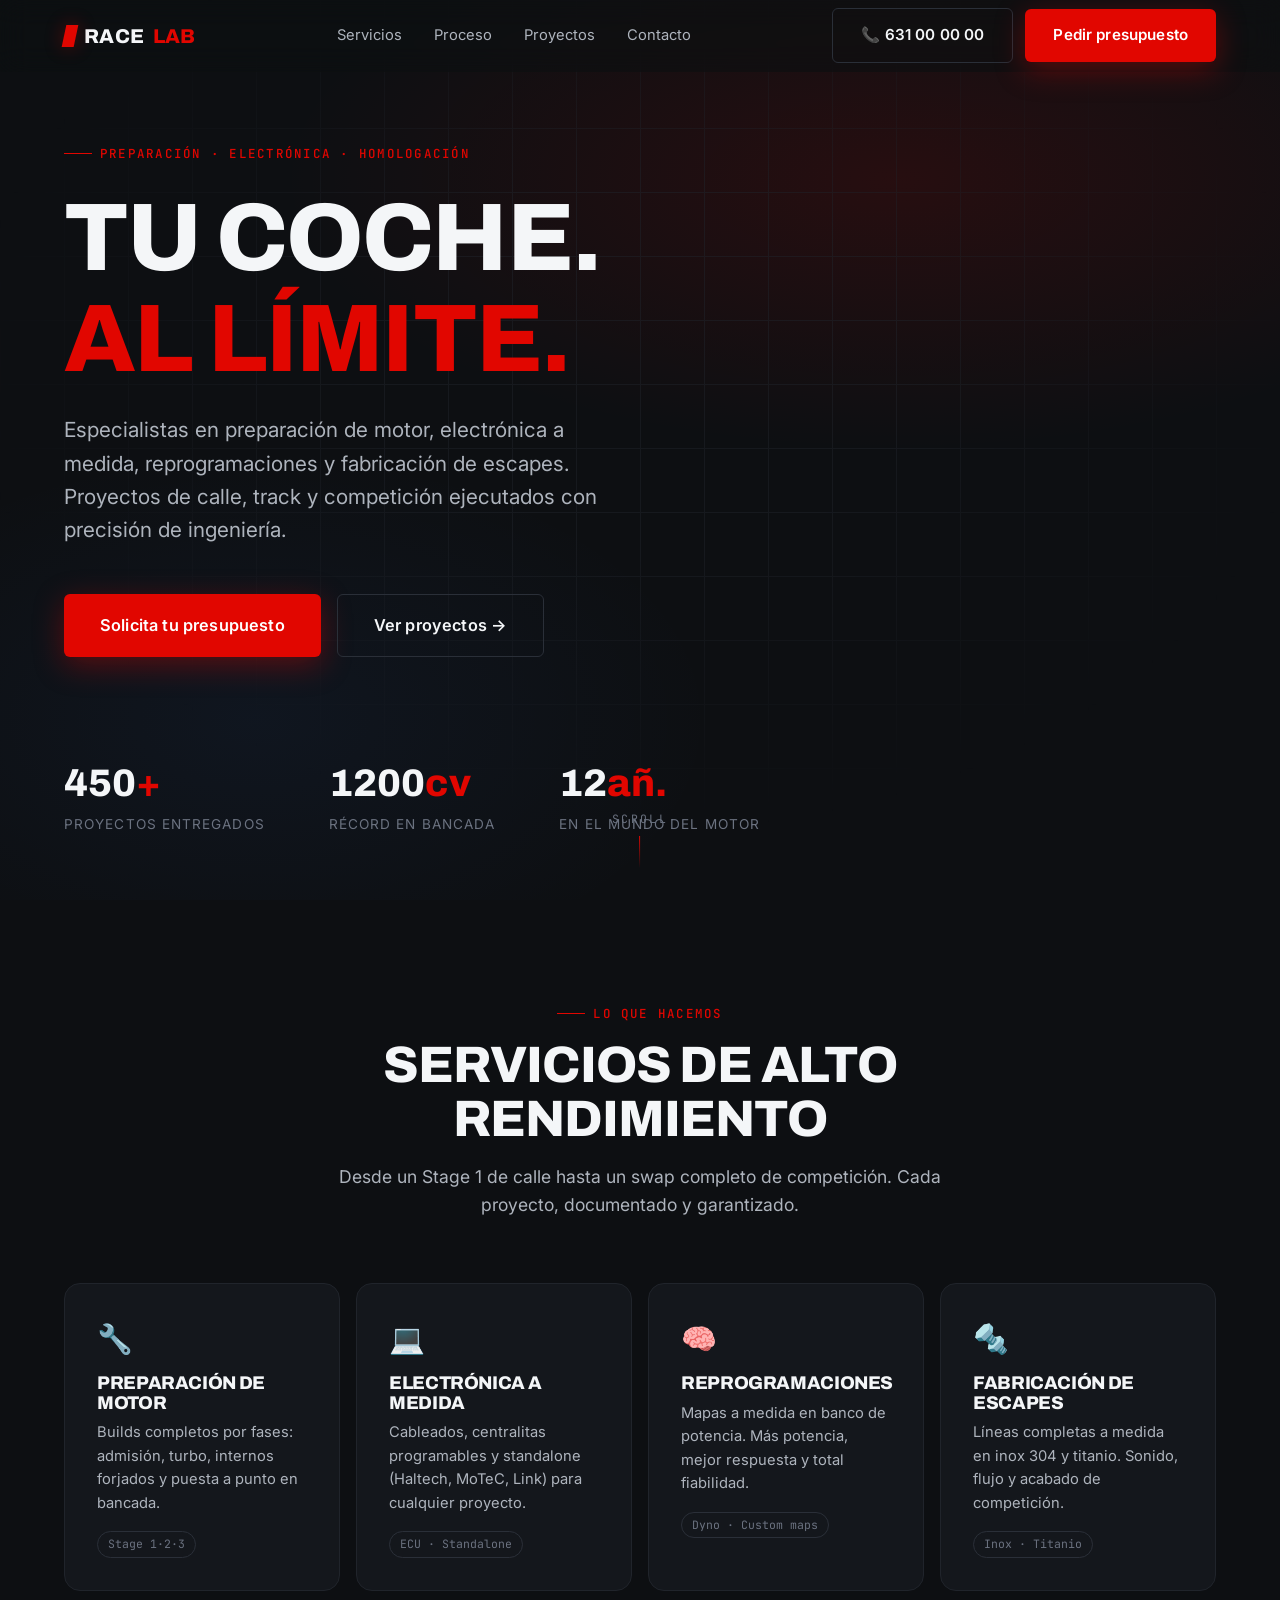
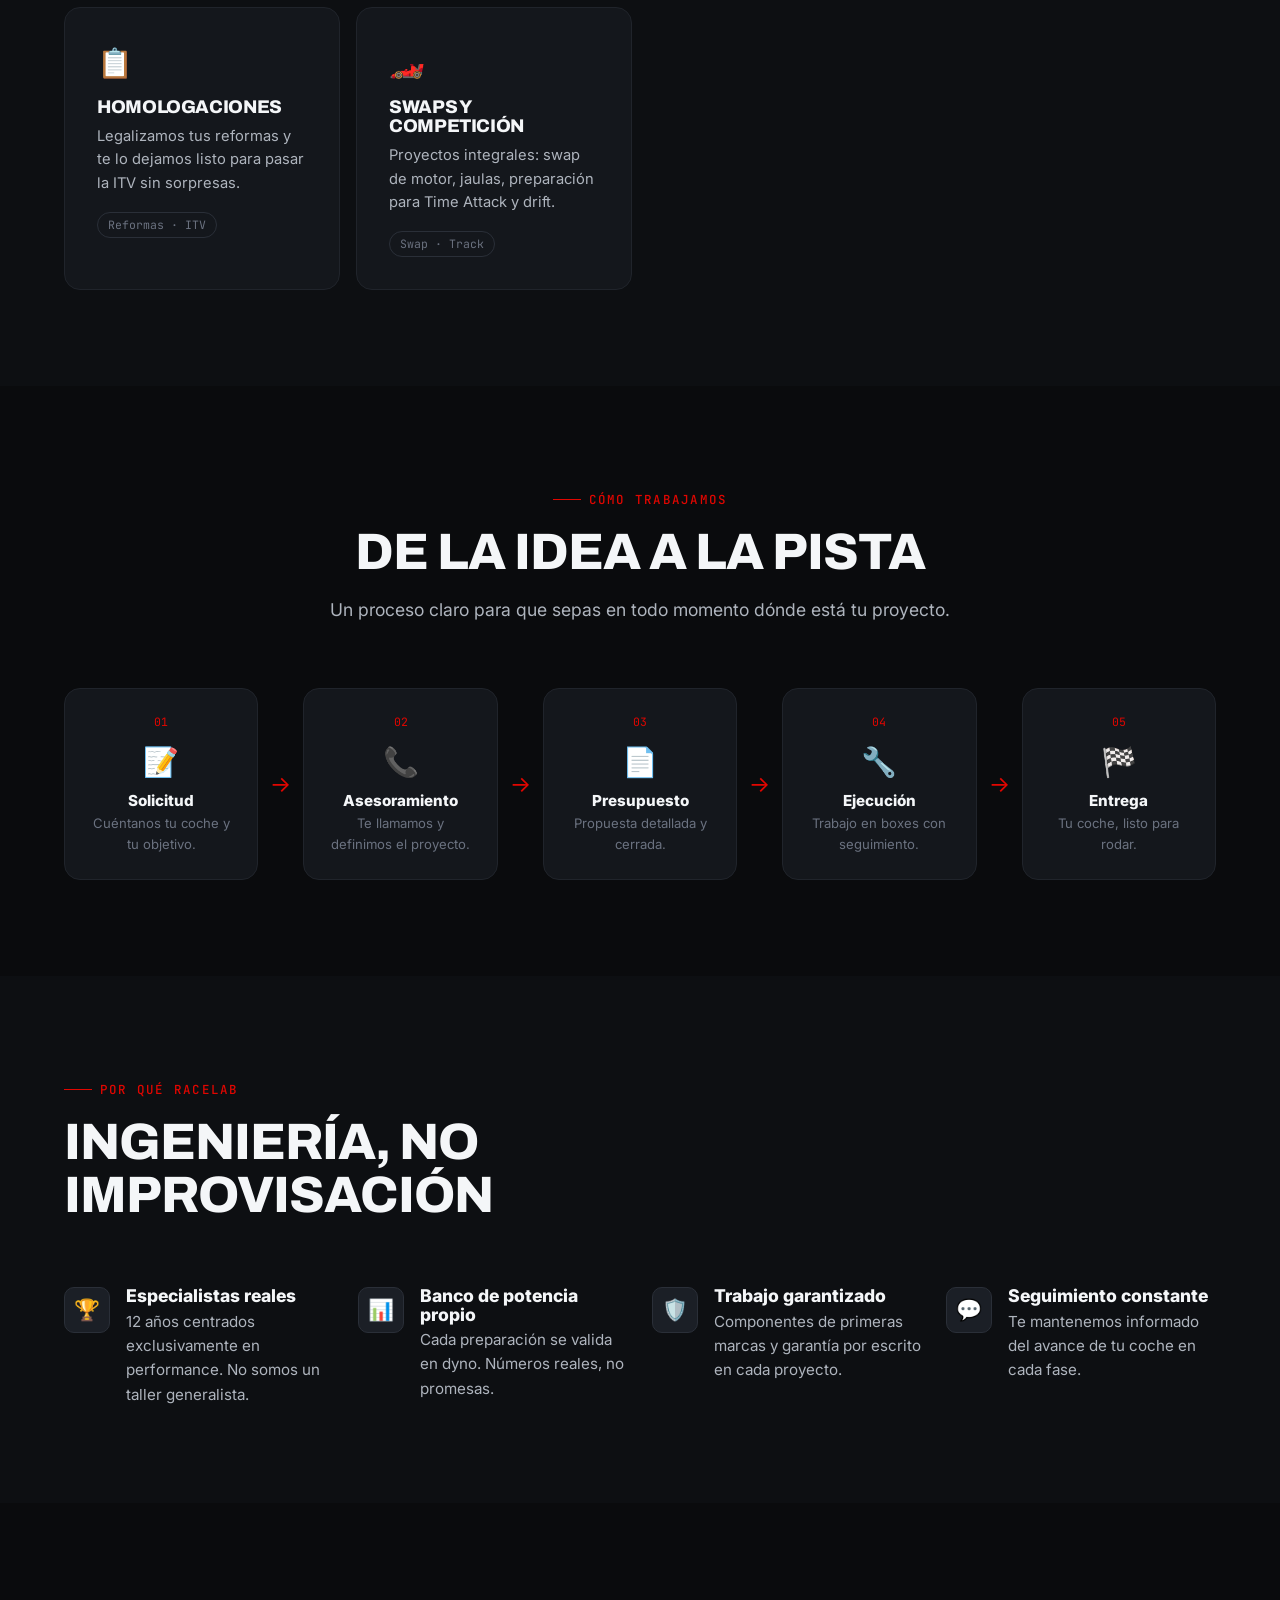
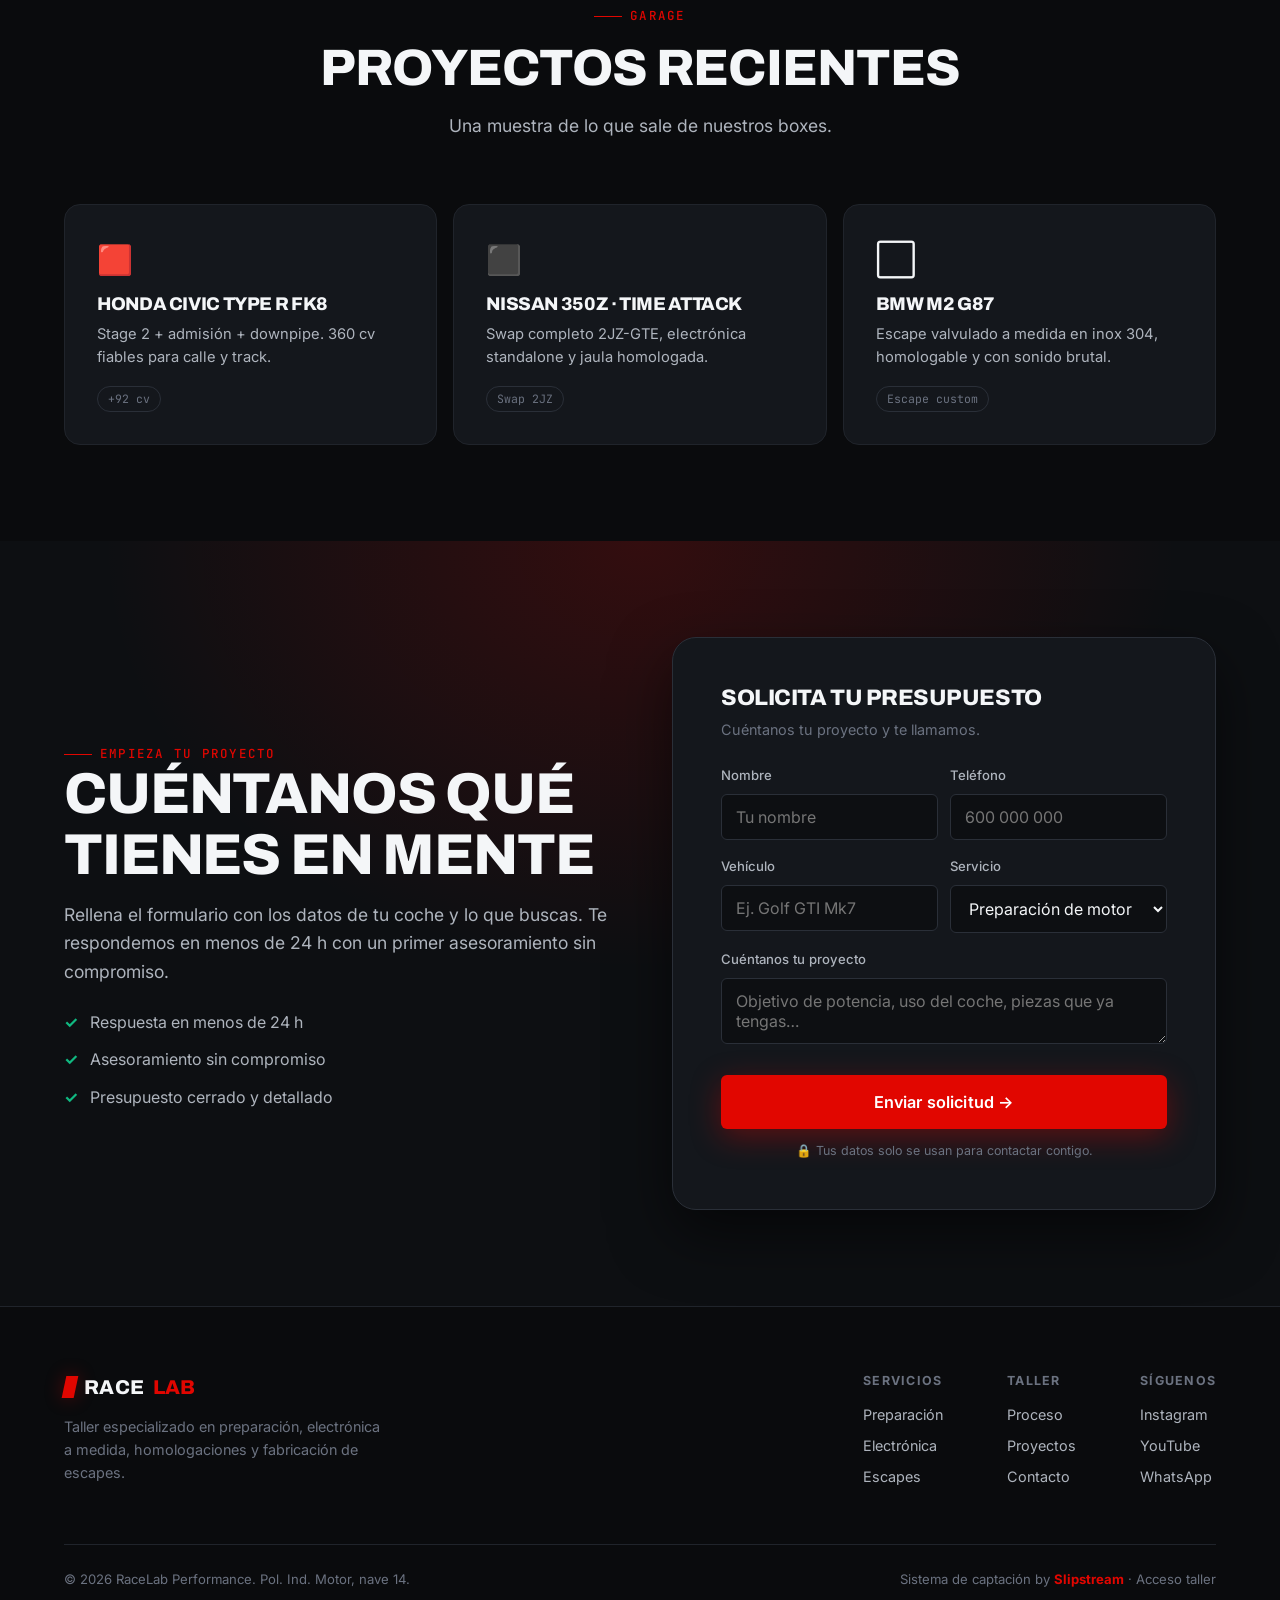
==== index.html @ 2f5756bd "Demo Slipstream: landing de taller + CRM marca blanca Co-Authored-By: Claude Opus 4.8 <noreply@anthr" ====
<!DOCTYPE html>
<html lang="es">
<head>
  <meta charset="UTF-8" />
  <meta name="viewport" content="width=device-width, initial-scale=1.0" />
  <title>RaceLab Performance · Preparación, electrónica y homologación</title>
  <meta name="description" content="Taller especializado en preparación de motor, electrónica a medida, homologaciones y fabricación de escapes. Lleva tu coche al siguiente nivel." />
  <link rel="stylesheet" href="assets/css/tokens.css" />
  <link rel="stylesheet" href="assets/css/base.css" />
  <link rel="stylesheet" href="assets/css/landing.css" />
</head>
<body>

  <!-- ===== NAV ===== -->
  <header class="nav" id="nav">
    <div class="container">
      <a href="#" class="brand"><span class="mark"></span>RACE<span>LAB</span></a>
      <nav class="nav-links">
        <a href="#servicios">Servicios</a>
        <a href="#proceso">Proceso</a>
        <a href="#proyectos">Proyectos</a>
        <a href="#contacto">Contacto</a>
      </nav>
      <div class="nav-cta">
        <a href="tel:+34600000000" class="btn btn-ghost">📞 631 00 00 00</a>
        <a href="#contacto" class="btn btn-primary">Pedir presupuesto</a>
        <button class="nav-toggle" aria-label="Menú">☰</button>
      </div>
    </div>
  </header>

  <!-- ===== HERO ===== -->
  <section class="hero">
    <div class="hero-bg"></div>
    <div class="hero-grid"></div>
    <div class="container">
      <div class="hero-inner">
        <span class="eyebrow reveal">Preparación · Electrónica · Homologación</span>
        <h1 class="reveal">Tu coche.<br /><span class="accent">Al límite.</span></h1>
        <p class="hero-sub reveal">Especialistas en preparación de motor, electrónica a medida, reprogramaciones y fabricación de escapes. Proyectos de calle, track y competición ejecutados con precisión de ingeniería.</p>
        <div class="hero-actions reveal">
          <a href="#contacto" class="btn btn-primary btn-lg">Solicita tu presupuesto</a>
          <a href="#proyectos" class="btn btn-ghost btn-lg">Ver proyectos →</a>
        </div>
        <div class="hero-stats reveal">
          <div class="stat"><div class="num" data-count="450">0<span>+</span></div><div class="lbl">proyectos entregados</div></div>
          <div class="stat"><div class="num" data-count="1200">0<span>cv</span></div><div class="lbl">récord en bancada</div></div>
          <div class="stat"><div class="num" data-count="12">0<span>añ.</span></div><div class="lbl">en el mundo del motor</div></div>
        </div>
      </div>
    </div>
    <div class="scroll-hint">Scroll</div>
  </section>

  <!-- ===== SERVICIOS ===== -->
  <section class="section" id="servicios">
    <div class="container">
      <div class="sec-head center reveal">
        <span class="eyebrow">Lo que hacemos</span>
        <h2>Servicios de alto rendimiento</h2>
        <p>Desde un Stage 1 de calle hasta un swap completo de competición. Cada proyecto, documentado y garantizado.</p>
      </div>
      <div class="cases-grid">
        <div class="case reveal"><div class="ic">🔧</div><h3>Preparación de motor</h3><p>Builds completos por fases: admisión, turbo, internos forjados y puesta a punto en bancada.</p><span class="tag">Stage 1·2·3</span></div>
        <div class="case reveal"><div class="ic">💻</div><h3>Electrónica a medida</h3><p>Cableados, centralitas programables y standalone (Haltech, MoTeC, Link) para cualquier proyecto.</p><span class="tag">ECU · Standalone</span></div>
        <div class="case reveal"><div class="ic">🧠</div><h3>Reprogramaciones</h3><p>Mapas a medida en banco de potencia. Más potencia, mejor respuesta y total fiabilidad.</p><span class="tag">Dyno · Custom maps</span></div>
        <div class="case reveal"><div class="ic">🔩</div><h3>Fabricación de escapes</h3><p>Líneas completas a medida en inox 304 y titanio. Sonido, flujo y acabado de competición.</p><span class="tag">Inox · Titanio</span></div>
        <div class="case reveal"><div class="ic">📋</div><h3>Homologaciones</h3><p>Legalizamos tus reformas y te lo dejamos listo para pasar la ITV sin sorpresas.</p><span class="tag">Reformas · ITV</span></div>
        <div class="case reveal"><div class="ic">🏎️</div><h3>Swaps y competición</h3><p>Proyectos integrales: swap de motor, jaulas, preparación para Time Attack y drift.</p><span class="tag">Swap · Track</span></div>
      </div>
    </div>
  </section>

  <!-- ===== PROCESO ===== -->
  <section class="section problem" id="proceso">
    <div class="container">
      <div class="sec-head center reveal">
        <span class="eyebrow">Cómo trabajamos</span>
        <h2>De la idea a la pista</h2>
        <p>Un proceso claro para que sepas en todo momento dónde está tu proyecto.</p>
      </div>
      <div class="flow">
        <div class="flow-step reveal"><div class="n">01</div><div class="ic">📝</div><h4>Solicitud</h4><p>Cuéntanos tu coche y tu objetivo.</p></div>
        <div class="flow-arrow">→</div>
        <div class="flow-step reveal"><div class="n">02</div><div class="ic">📞</div><h4>Asesoramiento</h4><p>Te llamamos y definimos el proyecto.</p></div>
        <div class="flow-arrow">→</div>
        <div class="flow-step reveal"><div class="n">03</div><div class="ic">📄</div><h4>Presupuesto</h4><p>Propuesta detallada y cerrada.</p></div>
        <div class="flow-arrow">→</div>
        <div class="flow-step reveal"><div class="n">04</div><div class="ic">🔧</div><h4>Ejecución</h4><p>Trabajo en boxes con seguimiento.</p></div>
        <div class="flow-arrow">→</div>
        <div class="flow-step reveal"><div class="n">05</div><div class="ic">🏁</div><h4>Entrega</h4><p>Tu coche, listo para rodar.</p></div>
      </div>
    </div>
  </section>

  <!-- ===== POR QUÉ NOSOTROS ===== -->
  <section class="section">
    <div class="container">
      <div class="sec-head reveal">
        <span class="eyebrow">Por qué RaceLab</span>
        <h2>Ingeniería, no improvisación</h2>
      </div>
      <div class="benefits-grid">
        <div class="benefit reveal"><div class="ic">🏆</div><div><h3>Especialistas reales</h3><p>12 años centrados exclusivamente en performance. No somos un taller generalista.</p></div></div>
        <div class="benefit reveal"><div class="ic">📊</div><div><h3>Banco de potencia propio</h3><p>Cada preparación se valida en dyno. Números reales, no promesas.</p></div></div>
        <div class="benefit reveal"><div class="ic">🛡️</div><div><h3>Trabajo garantizado</h3><p>Componentes de primeras marcas y garantía por escrito en cada proyecto.</p></div></div>
        <div class="benefit reveal"><div class="ic">💬</div><div><h3>Seguimiento constante</h3><p>Te mantenemos informado del avance de tu coche en cada fase.</p></div></div>
      </div>
    </div>
  </section>

  <!-- ===== PROYECTOS ===== -->
  <section class="section demo" id="proyectos">
    <div class="container">
      <div class="sec-head center reveal">
        <span class="eyebrow">Garage</span>
        <h2>Proyectos recientes</h2>
        <p>Una muestra de lo que sale de nuestros boxes.</p>
      </div>
      <div class="cases-grid">
        <div class="case reveal"><div class="ic">🟥</div><h3>Honda Civic Type R FK8</h3><p>Stage 2 + admisión + downpipe. 360 cv fiables para calle y track.</p><span class="tag">+92 cv</span></div>
        <div class="case reveal"><div class="ic">⬛</div><h3>Nissan 350Z · Time Attack</h3><p>Swap completo 2JZ-GTE, electrónica standalone y jaula homologada.</p><span class="tag">Swap 2JZ</span></div>
        <div class="case reveal"><div class="ic">⬜</div><h3>BMW M2 G87</h3><p>Escape valvulado a medida en inox 304, homologable y con sonido brutal.</p><span class="tag">Escape custom</span></div>
      </div>
    </div>
  </section>

  <!-- ===== CTA FINAL / FORM ===== -->
  <section class="section cta-final" id="contacto">
    <div class="cta-final-bg"></div>
    <div class="container">
      <div class="cta-grid">
        <div class="cta-copy reveal">
          <span class="eyebrow">Empieza tu proyecto</span>
          <h2>Cuéntanos qué tienes en mente</h2>
          <p>Rellena el formulario con los datos de tu coche y lo que buscas. Te respondemos en menos de 24 h con un primer asesoramiento sin compromiso.</p>
          <ul class="cta-list">
            <li><span class="chk">✓</span> Respuesta en menos de 24 h</li>
            <li><span class="chk">✓</span> Asesoramiento sin compromiso</li>
            <li><span class="chk">✓</span> Presupuesto cerrado y detallado</li>
          </ul>
        </div>
        <div class="form-card reveal">
          <h3>Solicita tu presupuesto</h3>
          <p class="sub">Cuéntanos tu proyecto y te llamamos.</p>
          <form id="lead-form">
            <div class="field-row">
              <div class="field"><label>Nombre</label><input type="text" name="name" placeholder="Tu nombre" required /></div>
              <div class="field"><label>Teléfono</label><input type="tel" name="phone" placeholder="600 000 000" required /></div>
            </div>
            <div class="field-row">
              <div class="field"><label>Vehículo</label><input type="text" name="vehicle" placeholder="Ej. Golf GTI Mk7" required /></div>
              <div class="field"><label>Servicio</label>
                <select name="service">
                  <option>Preparación de motor</option>
                  <option>Electrónica a medida</option>
                  <option>Reprogramación</option>
                  <option>Fabricación de escape</option>
                  <option>Homologación</option>
                  <option>Swap / Competición</option>
                </select>
              </div>
            </div>
            <div class="field"><label>Cuéntanos tu proyecto</label><textarea name="message" rows="2" placeholder="Objetivo de potencia, uso del coche, piezas que ya tengas…"></textarea></div>
            <button type="submit" class="btn btn-primary btn-lg">Enviar solicitud →</button>
            <p class="form-note">🔒 Tus datos solo se usan para contactar contigo.</p>
          </form>
        </div>
      </div>
    </div>
  </section>

  <!-- ===== FOOTER ===== -->
  <footer class="footer">
    <div class="container">
      <div class="footer-grid">
        <div>
          <a href="#" class="brand"><span class="mark"></span>RACE<span>LAB</span></a>
          <p>Taller especializado en preparación, electrónica a medida, homologaciones y fabricación de escapes.</p>
        </div>
        <div class="footer-cols">
          <div class="footer-col"><h5>Servicios</h5><a href="#servicios">Preparación</a><a href="#servicios">Electrónica</a><a href="#servicios">Escapes</a></div>
          <div class="footer-col"><h5>Taller</h5><a href="#proceso">Proceso</a><a href="#proyectos">Proyectos</a><a href="#contacto">Contacto</a></div>
          <div class="footer-col"><h5>Síguenos</h5><a href="#">Instagram</a><a href="#">YouTube</a><a href="#">WhatsApp</a></div>
        </div>
      </div>
      <div class="footer-bot">
        <span>© 2026 RaceLab Performance. Pol. Ind. Motor, nave 14.</span>
        <span>Sistema de captación by <strong style="color:var(--c-red)">Slipstream</strong> · <a href="app.html" style="color:var(--c-text-dim)">Acceso taller</a></span>
      </div>
    </div>
  </footer>

  <!-- ===== CONFIRMACIÓN (cliente) ===== -->
  <div class="auto-overlay" id="auto-overlay">
    <div class="auto-card">
      <h3>¡Solicitud enviada! ✅</h3>
      <p>Gracias por confiar en RaceLab. Hemos recibido los datos de tu proyecto y te contactaremos en menos de 24 horas.</p>
      <div class="auto-steps">
        <div class="auto-step" data-step="0"><div class="si">📝</div><div><div class="st">Solicitud recibida</div><div class="sd">Tus datos están a salvo</div></div><span class="check">✓</span></div>
        <div class="auto-step" data-step="1"><div class="si">🗂️</div><div><div class="st">Registrada en el taller</div><div class="sd">Ya estás en nuestra cola de proyectos</div></div><span class="check">✓</span></div>
        <div class="auto-step" data-step="2"><div class="si">📞</div><div><div class="st">Te llamaremos pronto</div><div class="sd">Asesoramiento sin compromiso</div></div><span class="check">✓</span></div>
      </div>
      <div class="auto-actions">
        <button class="btn btn-primary" id="auto-close">Perfecto</button>
      </div>
    </div>
  </div>

  <div class="toast-wrap" id="toast-wrap"></div>

  <script src="assets/js/data.js"></script>
  <script src="assets/js/landing.js"></script>
</body>
</html>
---- assets/css/tokens.css ----
/* ============================================
   SLIPSTREAM · Design Tokens
   Sistema de diseño motorsport premium
   ============================================ */

:root {
  /* --- Color · base oscura --- */
  --c-black:        #0a0b0d;
  --c-bg:           #0d0f12;
  --c-surface:      #14171c;
  --c-surface-2:    #1b1f26;
  --c-surface-3:    #232830;
  --c-border:       #2a2f38;
  --c-border-soft:  #20242b;

  /* --- Color · texto --- */
  --c-text:         #f4f6f8;
  --c-text-soft:    #aeb4bd;
  --c-text-dim:     #6b7280;

  /* --- Color · acento motorsport --- */
  --c-red:          #e10600;
  --c-red-bright:   #ff1e15;
  --c-red-dark:     #b00500;
  --c-red-glow:     rgba(225, 6, 0, 0.35);

  /* --- Color · estados CRM --- */
  --c-new:          #3b82f6;
  --c-contacted:    #8b5cf6;
  --c-quote:        #f59e0b;
  --c-pending:      #eab308;
  --c-confirmed:    #10b981;
  --c-done:         #64748b;

  /* --- Tipografía --- */
  --font-display: "Archivo", "Arial Narrow", system-ui, sans-serif;
  --font-body:    "Inter", system-ui, -apple-system, sans-serif;
  --font-mono:    "JetBrains Mono", "SF Mono", monospace;

  --fw-regular: 400;
  --fw-medium:  500;
  --fw-semibold:600;
  --fw-bold:    700;
  --fw-black:   800;

  /* --- Espaciado --- */
  --sp-1: 4px;
  --sp-2: 8px;
  --sp-3: 12px;
  --sp-4: 16px;
  --sp-5: 24px;
  --sp-6: 32px;
  --sp-7: 48px;
  --sp-8: 64px;
  --sp-9: 96px;
  --sp-10:128px;

  /* --- Radios --- */
  --r-sm: 6px;
  --r-md: 10px;
  --r-lg: 16px;
  --r-xl: 24px;
  --r-full: 999px;

  /* --- Sombras --- */
  --sh-sm: 0 1px 2px rgba(0,0,0,0.4);
  --sh-md: 0 8px 24px rgba(0,0,0,0.45);
  --sh-lg: 0 24px 60px rgba(0,0,0,0.55);
  --sh-red: 0 8px 30px var(--c-red-glow);

  /* --- Layout --- */
  --maxw: 1200px;
  --nav-h: 72px;

  /* --- Transiciones --- */
  --t-fast: 140ms cubic-bezier(0.4, 0, 0.2, 1);
  --t-med:  240ms cubic-bezier(0.4, 0, 0.2, 1);
  --t-slow: 420ms cubic-bezier(0.16, 1, 0.3, 1);
}
---- assets/css/base.css ----
/* ============================================
   SLIPSTREAM · Base / Reset
   ============================================ */

@import url('https://fonts.googleapis.com/css2?family=Archivo:wght@500;600;700;800&family=Inter:wght@400;500;600;700&family=JetBrains+Mono:wght@400;500&display=swap');

*, *::before, *::after { box-sizing: border-box; margin: 0; padding: 0; }

html { scroll-behavior: smooth; -webkit-text-size-adjust: 100%; }

body {
  font-family: var(--font-body);
  background: var(--c-bg);
  color: var(--c-text);
  line-height: 1.6;
  font-size: 16px;
  -webkit-font-smoothing: antialiased;
  text-rendering: optimizeLegibility;
  overflow-x: hidden;
}

h1, h2, h3, h4 {
  font-family: var(--font-display);
  font-weight: var(--fw-black);
  line-height: 1.05;
  letter-spacing: -0.02em;
  text-transform: uppercase;
}

a { color: inherit; text-decoration: none; }
button { font-family: inherit; cursor: pointer; border: none; background: none; color: inherit; }
img { max-width: 100%; display: block; }
ul { list-style: none; }
input, textarea, select { font-family: inherit; font-size: inherit; }

::selection { background: var(--c-red); color: #fff; }

/* --- Scrollbar --- */
::-webkit-scrollbar { width: 10px; height: 10px; }
::-webkit-scrollbar-track { background: var(--c-bg); }
::-webkit-scrollbar-thumb { background: var(--c-surface-3); border-radius: var(--r-full); }
::-webkit-scrollbar-thumb:hover { background: var(--c-border); }

/* --- Utilidades layout --- */
.container { width: 100%; max-width: var(--maxw); margin: 0 auto; padding: 0 var(--sp-5); }

.section { padding: var(--sp-9) 0; position: relative; }

.eyebrow {
  font-family: var(--font-mono);
  font-size: 0.78rem;
  letter-spacing: 0.18em;
  text-transform: uppercase;
  color: var(--c-red);
  font-weight: var(--fw-medium);
  display: inline-flex;
  align-items: center;
  gap: var(--sp-2);
}
.eyebrow::before {
  content: "";
  width: 28px; height: 1px;
  background: var(--c-red);
}

/* --- Botones --- */
.btn {
  display: inline-flex;
  align-items: center;
  justify-content: center;
  gap: var(--sp-2);
  padding: 14px 28px;
  border-radius: var(--r-sm);
  font-weight: var(--fw-semibold);
  font-size: 0.95rem;
  letter-spacing: 0.01em;
  transition: transform var(--t-fast), box-shadow var(--t-fast), background var(--t-fast);
  white-space: nowrap;
}
.btn:active { transform: translateY(1px); }

.btn-primary {
  background: var(--c-red);
  color: #fff;
  box-shadow: var(--sh-red);
}
.btn-primary:hover { background: var(--c-red-bright); box-shadow: 0 10px 36px var(--c-red-glow); transform: translateY(-2px); }

.btn-ghost {
  background: transparent;
  color: var(--c-text);
  border: 1px solid var(--c-border);
}
.btn-ghost:hover { border-color: var(--c-text-soft); background: var(--c-surface); }

.btn-lg { padding: 17px 36px; font-size: 1.02rem; }

/* --- Animaciones de entrada --- */
.reveal { opacity: 0; transform: translateY(24px); transition: opacity var(--t-slow), transform var(--t-slow); }
.reveal.in { opacity: 1; transform: none; }

@media (prefers-reduced-motion: reduce) {
  * { animation: none !important; transition: none !important; scroll-behavior: auto !important; }
  .reveal { opacity: 1; transform: none; }
}
---- assets/css/landing.css ----
/* ============================================
   SLIPSTREAM · Landing
   ============================================ */

/* --- Nav --- */
.nav {
  position: fixed; top: 0; left: 0; right: 0;
  height: var(--nav-h);
  display: flex; align-items: center;
  z-index: 100;
  background: rgba(13,15,18,0.6);
  backdrop-filter: blur(14px);
  border-bottom: 1px solid transparent;
  transition: background var(--t-med), border-color var(--t-med);
}
.nav.scrolled { background: rgba(13,15,18,0.92); border-color: var(--c-border-soft); }
.nav .container { display: flex; align-items: center; justify-content: space-between; }

.brand { display: flex; align-items: center; gap: var(--sp-2); font-family: var(--font-display); font-weight: var(--fw-black); font-size: 1.25rem; letter-spacing: 0.02em; text-transform: uppercase; }
.brand .mark { width: 12px; height: 22px; background: var(--c-red); transform: skewX(-12deg); box-shadow: 0 0 18px var(--c-red-glow); }
.brand span { color: var(--c-red); }

.nav-links { display: flex; align-items: center; gap: var(--sp-6); }
.nav-links a { font-size: 0.92rem; color: var(--c-text-soft); transition: color var(--t-fast); }
.nav-links a:hover { color: var(--c-text); }
.nav-cta { display: flex; gap: var(--sp-3); align-items: center; }
.nav-toggle { display: none; }

/* --- Hero --- */
.hero {
  position: relative;
  min-height: 100vh;
  display: flex; align-items: center;
  padding-top: var(--nav-h);
  overflow: hidden;
}
.hero-bg {
  position: absolute; inset: 0; z-index: 0;
  background:
    radial-gradient(ellipse 80% 50% at 70% 20%, rgba(225,6,0,0.12), transparent 60%),
    radial-gradient(ellipse 60% 50% at 20% 80%, rgba(59,130,246,0.06), transparent 60%),
    var(--c-bg);
}
.hero-grid {
  position: absolute; inset: 0; z-index: 0;
  background-image:
    linear-gradient(var(--c-border-soft) 1px, transparent 1px),
    linear-gradient(90deg, var(--c-border-soft) 1px, transparent 1px);
  background-size: 64px 64px;
  mask-image: radial-gradient(ellipse 70% 70% at 50% 40%, #000 30%, transparent 75%);
  opacity: 0.5;
}
.hero .container { position: relative; z-index: 2; }
.hero-inner { max-width: 820px; }

.hero h1 {
  font-size: clamp(2.8rem, 8vw, 6rem);
  margin: var(--sp-5) 0 var(--sp-5);
}
.hero h1 .accent { color: var(--c-red); }
.hero-sub {
  font-size: clamp(1.05rem, 2vw, 1.3rem);
  color: var(--c-text-soft);
  max-width: 560px;
  margin-bottom: var(--sp-7);
}
.hero-actions { display: flex; gap: var(--sp-4); flex-wrap: wrap; }

.hero-stats {
  display: flex; gap: var(--sp-8);
  margin-top: var(--sp-9);
  flex-wrap: wrap;
}
.stat .num { font-family: var(--font-display); font-size: 2.4rem; font-weight: var(--fw-black); color: var(--c-text); }
.stat .num span { color: var(--c-red); }
.stat .lbl { font-size: 0.85rem; color: var(--c-text-dim); text-transform: uppercase; letter-spacing: 0.08em; }

.scroll-hint {
  position: absolute; bottom: var(--sp-6); left: 50%; transform: translateX(-50%);
  font-family: var(--font-mono); font-size: 0.72rem; letter-spacing: 0.2em;
  color: var(--c-text-dim); text-transform: uppercase; z-index: 2;
  display: flex; flex-direction: column; align-items: center; gap: var(--sp-2);
}
.scroll-hint::after { content: ""; width: 1px; height: 32px; background: linear-gradient(var(--c-red), transparent); animation: scrolldot 1.8s infinite; }
@keyframes scrolldot { 0%{opacity:0;transform:scaleY(0.3);transform-origin:top} 50%{opacity:1} 100%{opacity:0;transform:scaleY(1);transform-origin:bottom} }

/* --- Section headers --- */
.sec-head { max-width: 680px; margin-bottom: var(--sp-8); }
.sec-head h2 { font-size: clamp(2rem, 4.5vw, 3.2rem); margin: var(--sp-4) 0 var(--sp-4); }
.sec-head p { color: var(--c-text-soft); font-size: 1.1rem; }
.sec-head.center { margin-left: auto; margin-right: auto; text-align: center; }
.sec-head.center .eyebrow { justify-content: center; }

/* --- Problema --- */
.problem { background: var(--c-black); }
.problem-grid { display: grid; grid-template-columns: repeat(auto-fit, minmax(240px,1fr)); gap: var(--sp-4); }
.problem-card {
  background: var(--c-surface);
  border: 1px solid var(--c-border-soft);
  border-radius: var(--r-lg);
  padding: var(--sp-6);
  position: relative;
  transition: transform var(--t-med), border-color var(--t-med);
}
.problem-card:hover { transform: translateY(-4px); border-color: var(--c-red-dark); }
.problem-card .ic { font-size: 1.6rem; margin-bottom: var(--sp-3); }
.problem-card h3 { font-size: 1.05rem; margin-bottom: var(--sp-2); text-transform: none; font-family: var(--font-body); font-weight: var(--fw-semibold); letter-spacing: 0; }
.problem-card p { color: var(--c-text-dim); font-size: 0.92rem; }
.problem-card .badge { position: absolute; top: var(--sp-4); right: var(--sp-4); font-family: var(--font-mono); font-size: 0.7rem; color: var(--c-red); }

/* --- Solución / flujo --- */
.flow { display: flex; align-items: stretch; gap: var(--sp-3); flex-wrap: wrap; justify-content: center; margin-top: var(--sp-7); }
.flow-step {
  flex: 1; min-width: 150px;
  background: var(--c-surface);
  border: 1px solid var(--c-border-soft);
  border-radius: var(--r-lg);
  padding: var(--sp-5);
  text-align: center;
  position: relative;
}
.flow-step .n { font-family: var(--font-mono); font-size: 0.72rem; color: var(--c-red); }
.flow-step .ic { font-size: 1.8rem; margin: var(--sp-2) 0; }
.flow-step h4 { font-size: 0.95rem; text-transform: none; font-family: var(--font-body); letter-spacing: 0; }
.flow-step p { font-size: 0.82rem; color: var(--c-text-dim); margin-top: var(--sp-1); }
.flow-arrow { display: flex; align-items: center; color: var(--c-red); font-size: 1.4rem; }

/* --- Beneficios --- */
.benefits-grid { display: grid; grid-template-columns: repeat(auto-fit,minmax(250px,1fr)); gap: var(--sp-5); }
.benefit { display: flex; gap: var(--sp-4); align-items: flex-start; }
.benefit .ic { flex-shrink: 0; width: 46px; height: 46px; border-radius: var(--r-md); background: var(--c-surface-2); border: 1px solid var(--c-border); display: grid; place-items: center; font-size: 1.3rem; }
.benefit h3 { font-size: 1.1rem; margin-bottom: var(--sp-1); text-transform: none; font-family: var(--font-body); letter-spacing: 0; }
.benefit p { color: var(--c-text-soft); font-size: 0.95rem; }

/* --- Demo CRM preview --- */
.demo { background: var(--c-black); }
.demo-frame {
  margin-top: var(--sp-7);
  border-radius: var(--r-xl);
  border: 1px solid var(--c-border);
  background: var(--c-surface);
  overflow: hidden;
  box-shadow: var(--sh-lg);
}
.demo-bar { display: flex; align-items: center; gap: var(--sp-2); padding: var(--sp-3) var(--sp-4); background: var(--c-surface-2); border-bottom: 1px solid var(--c-border); }
.demo-bar .dot { width: 11px; height: 11px; border-radius: var(--r-full); background: var(--c-surface-3); }
.demo-bar .url { margin-left: var(--sp-4); font-family: var(--font-mono); font-size: 0.78rem; color: var(--c-text-dim); }
.demo-body { padding: var(--sp-6); display: grid; grid-template-columns: repeat(4,1fr); gap: var(--sp-4); }
.demo-kpi { background: var(--c-surface-2); border: 1px solid var(--c-border-soft); border-radius: var(--r-md); padding: var(--sp-4); }
.demo-kpi .v { font-family: var(--font-display); font-size: 1.8rem; font-weight: var(--fw-black); }
.demo-kpi .l { font-size: 0.8rem; color: var(--c-text-dim); }
.demo-cols { grid-column: 1/-1; display: grid; grid-template-columns: repeat(4,1fr); gap: var(--sp-3); margin-top: var(--sp-2); }
.demo-col { background: var(--c-surface-2); border-radius: var(--r-md); padding: var(--sp-3); }
.demo-col .ct { font-size: 0.74rem; text-transform: uppercase; letter-spacing: 0.08em; color: var(--c-text-dim); margin-bottom: var(--sp-3); }
.demo-mini { background: var(--c-surface-3); border-radius: var(--r-sm); padding: var(--sp-3); margin-bottom: var(--sp-2); border-left: 2px solid var(--c-red); }
.demo-mini .mn { font-size: 0.82rem; font-weight: var(--fw-semibold); }
.demo-mini .mc { font-size: 0.72rem; color: var(--c-text-dim); }
.demo-cta-wrap { text-align: center; margin-top: var(--sp-7); }

/* --- Casos de uso --- */
.cases-grid { display: grid; grid-template-columns: repeat(auto-fit,minmax(260px,1fr)); gap: var(--sp-4); }
.case {
  background: var(--c-surface);
  border: 1px solid var(--c-border-soft);
  border-radius: var(--r-lg);
  padding: var(--sp-6);
  transition: transform var(--t-med), border-color var(--t-med);
  overflow: hidden; position: relative;
}
.case::after { content: ""; position: absolute; inset: 0 0 auto 0; height: 3px; background: linear-gradient(90deg, var(--c-red), transparent); opacity: 0; transition: opacity var(--t-med); }
.case:hover { transform: translateY(-4px); border-color: var(--c-border); }
.case:hover::after { opacity: 1; }
.case .ic { font-size: 1.8rem; margin-bottom: var(--sp-3); }
.case h3 { font-size: 1.15rem; margin-bottom: var(--sp-2); }
.case p { color: var(--c-text-soft); font-size: 0.92rem; }
.case .tag { display:inline-block; margin-top: var(--sp-4); font-family: var(--font-mono); font-size: 0.72rem; color: var(--c-text-dim); border: 1px solid var(--c-border); padding: 3px 10px; border-radius: var(--r-full); }

/* --- CTA final / formulario --- */
.cta-final { position: relative; overflow: hidden; }
.cta-final-bg { position: absolute; inset: 0; background: radial-gradient(ellipse 60% 80% at 50% 0%, rgba(225,6,0,0.18), transparent 70%); z-index: 0; }
.cta-grid { position: relative; z-index: 2; display: grid; grid-template-columns: 1fr 1fr; gap: var(--sp-8); align-items: center; }
.cta-copy h2 { font-size: clamp(2.2rem, 5vw, 3.6rem); margin-bottom: var(--sp-4); }
.cta-copy p { color: var(--c-text-soft); font-size: 1.1rem; margin-bottom: var(--sp-5); }
.cta-list { display: flex; flex-direction: column; gap: var(--sp-3); }
.cta-list li { display: flex; gap: var(--sp-3); align-items: center; color: var(--c-text-soft); }
.cta-list .chk { color: var(--c-confirmed); font-weight: var(--fw-bold); }

.form-card {
  background: var(--c-surface);
  border: 1px solid var(--c-border);
  border-radius: var(--r-xl);
  padding: var(--sp-7);
  box-shadow: var(--sh-lg);
}
.form-card h3 { font-size: 1.4rem; margin-bottom: var(--sp-2); }
.form-card .sub { color: var(--c-text-dim); font-size: 0.9rem; margin-bottom: var(--sp-5); }
.field { margin-bottom: var(--sp-4); }
.field label { display: block; font-size: 0.82rem; color: var(--c-text-soft); margin-bottom: var(--sp-2); font-weight: var(--fw-medium); }
.field input, .field select, .field textarea {
  width: 100%;
  background: var(--c-bg);
  border: 1px solid var(--c-border);
  border-radius: var(--r-sm);
  padding: 12px 14px;
  color: var(--c-text);
  transition: border-color var(--t-fast), box-shadow var(--t-fast);
}
.field input:focus, .field select:focus, .field textarea:focus { outline: none; border-color: var(--c-red); box-shadow: 0 0 0 3px var(--c-red-glow); }
.field-row { display: grid; grid-template-columns: 1fr 1fr; gap: var(--sp-3); }
.form-card .btn { width: 100%; margin-top: var(--sp-2); }
.form-note { font-size: 0.78rem; color: var(--c-text-dim); text-align: center; margin-top: var(--sp-3); }

/* --- Automatización en vivo (modal/overlay tras enviar form) --- */
.auto-overlay { position: fixed; inset: 0; z-index: 200; background: rgba(8,9,11,0.85); backdrop-filter: blur(8px); display: none; place-items: center; padding: var(--sp-5); }
.auto-overlay.show { display: grid; }
.auto-card { background: var(--c-surface); border: 1px solid var(--c-border); border-radius: var(--r-xl); padding: var(--sp-7); max-width: 540px; width: 100%; box-shadow: var(--sh-lg); }
.auto-card h3 { font-size: 1.5rem; margin-bottom: var(--sp-2); }
.auto-card > p { color: var(--c-text-soft); margin-bottom: var(--sp-6); }
.auto-steps { display: flex; flex-direction: column; gap: var(--sp-3); }
.auto-step { display: flex; align-items: center; gap: var(--sp-4); padding: var(--sp-4); border-radius: var(--r-md); background: var(--c-surface-2); border: 1px solid var(--c-border-soft); opacity: 0.4; transition: all var(--t-med); }
.auto-step.active { opacity: 1; border-color: var(--c-red); transform: scale(1.02); }
.auto-step.done { opacity: 1; border-color: var(--c-confirmed); }
.auto-step .si { width: 38px; height: 38px; border-radius: var(--r-md); background: var(--c-surface-3); display: grid; place-items: center; font-size: 1.1rem; flex-shrink: 0; }
.auto-step .st { font-weight: var(--fw-semibold); font-size: 0.95rem; }
.auto-step .sd { font-size: 0.8rem; color: var(--c-text-dim); }
.auto-step .check { margin-left: auto; color: var(--c-confirmed); opacity: 0; transition: opacity var(--t-fast); }
.auto-step.done .check { opacity: 1; }
.auto-actions { margin-top: var(--sp-6); display: flex; gap: var(--sp-3); }
.auto-actions .btn { flex: 1; }

/* --- Toast --- */
.toast-wrap { position: fixed; top: calc(var(--nav-h) + 12px); right: 20px; z-index: 300; display: flex; flex-direction: column; gap: var(--sp-3); }
.toast {
  background: var(--c-surface-2); border: 1px solid var(--c-border); border-left: 3px solid var(--c-confirmed);
  border-radius: var(--r-md); padding: var(--sp-4) var(--sp-5); min-width: 300px; box-shadow: var(--sh-md);
  display: flex; gap: var(--sp-3); align-items: flex-start;
  transform: translateX(120%); transition: transform var(--t-slow);
}
.toast.show { transform: none; }
.toast .ti { font-size: 1.2rem; }
.toast .tt { font-weight: var(--fw-semibold); font-size: 0.92rem; }
.toast .tx { font-size: 0.82rem; color: var(--c-text-dim); }

/* --- Footer --- */
.footer { background: var(--c-black); border-top: 1px solid var(--c-border-soft); padding: var(--sp-8) 0 var(--sp-6); }
.footer-grid { display: flex; justify-content: space-between; align-items: flex-start; flex-wrap: wrap; gap: var(--sp-6); }
.footer .brand { margin-bottom: var(--sp-3); }
.footer p { color: var(--c-text-dim); font-size: 0.9rem; max-width: 320px; }
.footer-cols { display: flex; gap: var(--sp-8); flex-wrap: wrap; }
.footer-col h5 { font-size: 0.78rem; text-transform: uppercase; letter-spacing: 0.1em; color: var(--c-text-dim); margin-bottom: var(--sp-3); }
.footer-col a { display: block; color: var(--c-text-soft); font-size: 0.9rem; margin-bottom: var(--sp-2); transition: color var(--t-fast); }
.footer-col a:hover { color: var(--c-red); }
.footer-bot { margin-top: var(--sp-7); padding-top: var(--sp-5); border-top: 1px solid var(--c-border-soft); display: flex; justify-content: space-between; flex-wrap: wrap; gap: var(--sp-3); color: var(--c-text-dim); font-size: 0.82rem; }

/* --- Responsive --- */
@media (max-width: 900px) {
  .cta-grid { grid-template-columns: 1fr; }
  .demo-body { grid-template-columns: repeat(2,1fr); }
  .demo-cols { grid-template-columns: repeat(2,1fr); }
}
@media (max-width: 760px) {
  .nav-links, .nav-cta .btn-ghost { display: none; }
  .nav-toggle { display: block; font-size: 1.4rem; }
  .hero-stats { gap: var(--sp-6); }
  .flow-arrow { transform: rotate(90deg); }
  .flow-step { min-width: 100%; }
  .field-row { grid-template-columns: 1fr; }
}
@media (max-width: 540px) {
  .demo-body, .demo-cols { grid-template-columns: 1fr; }
  .demo-col:nth-child(n+3) { display: none; }
}
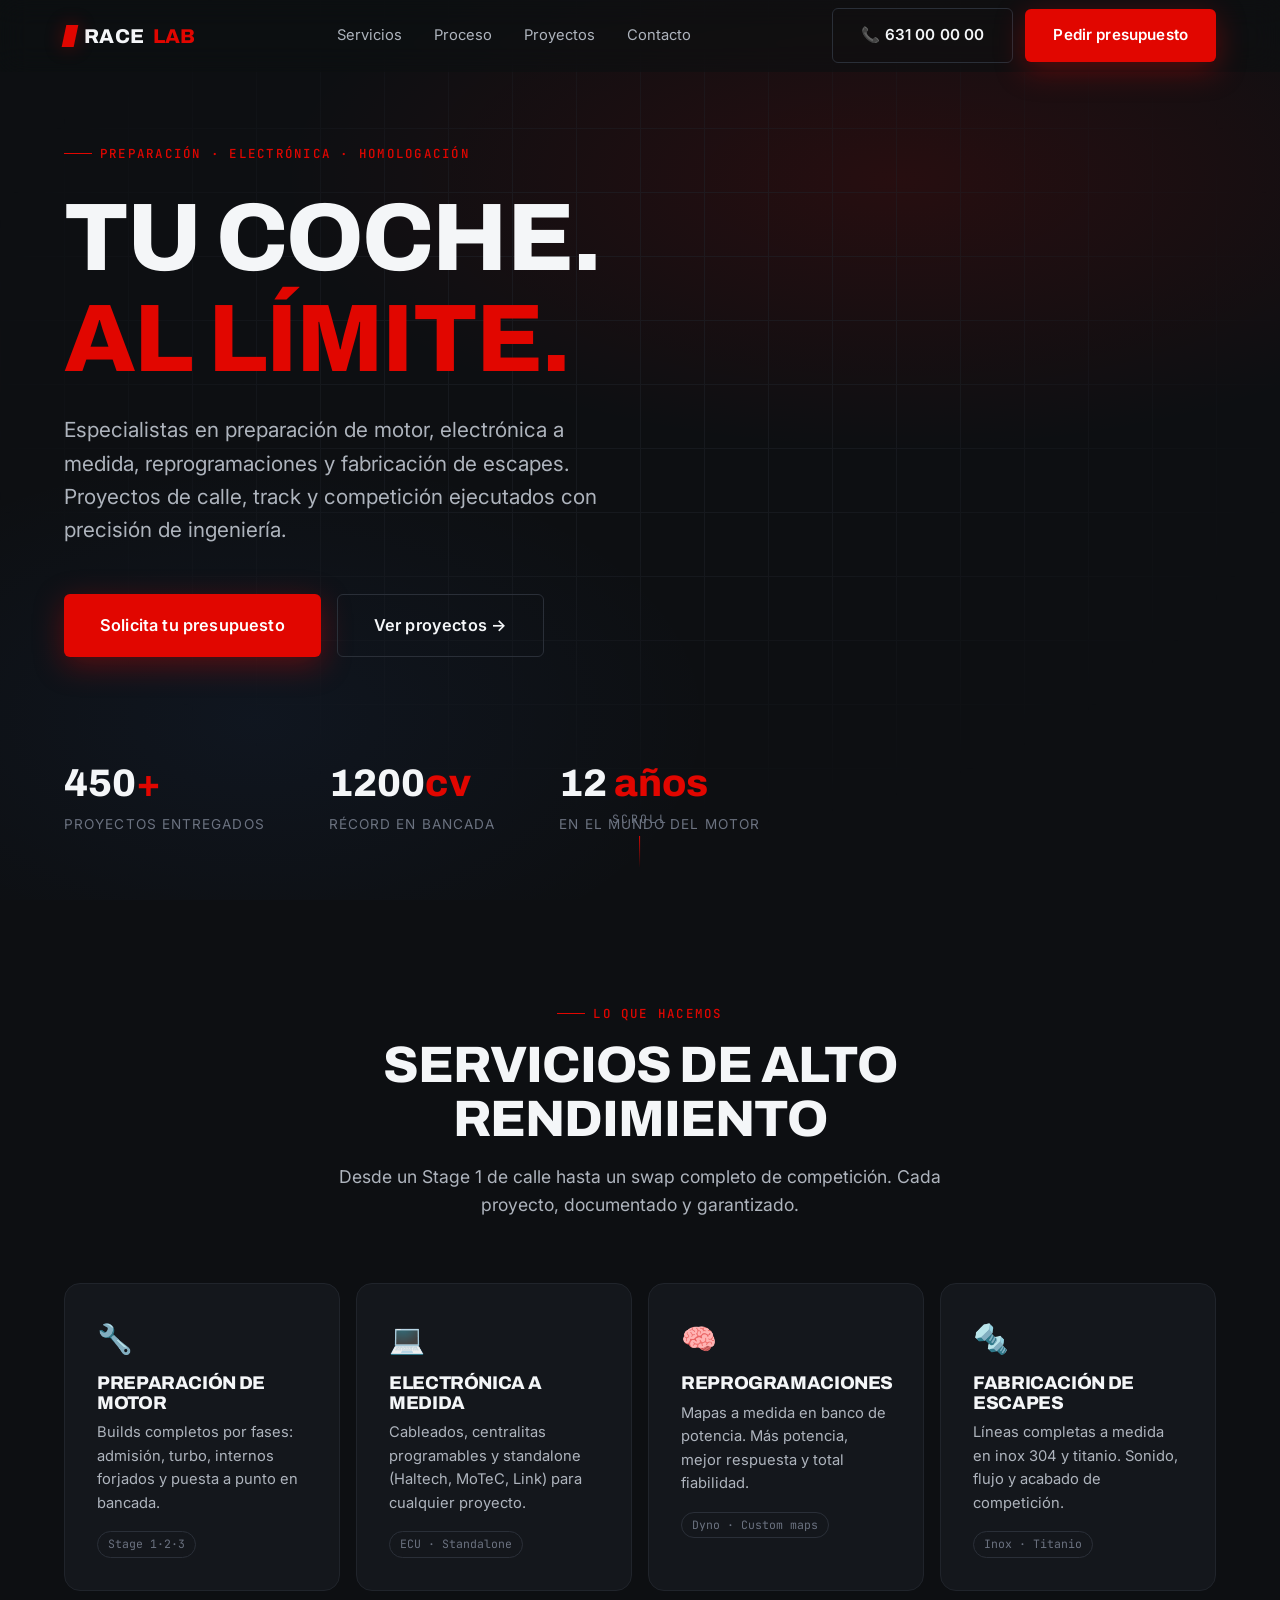
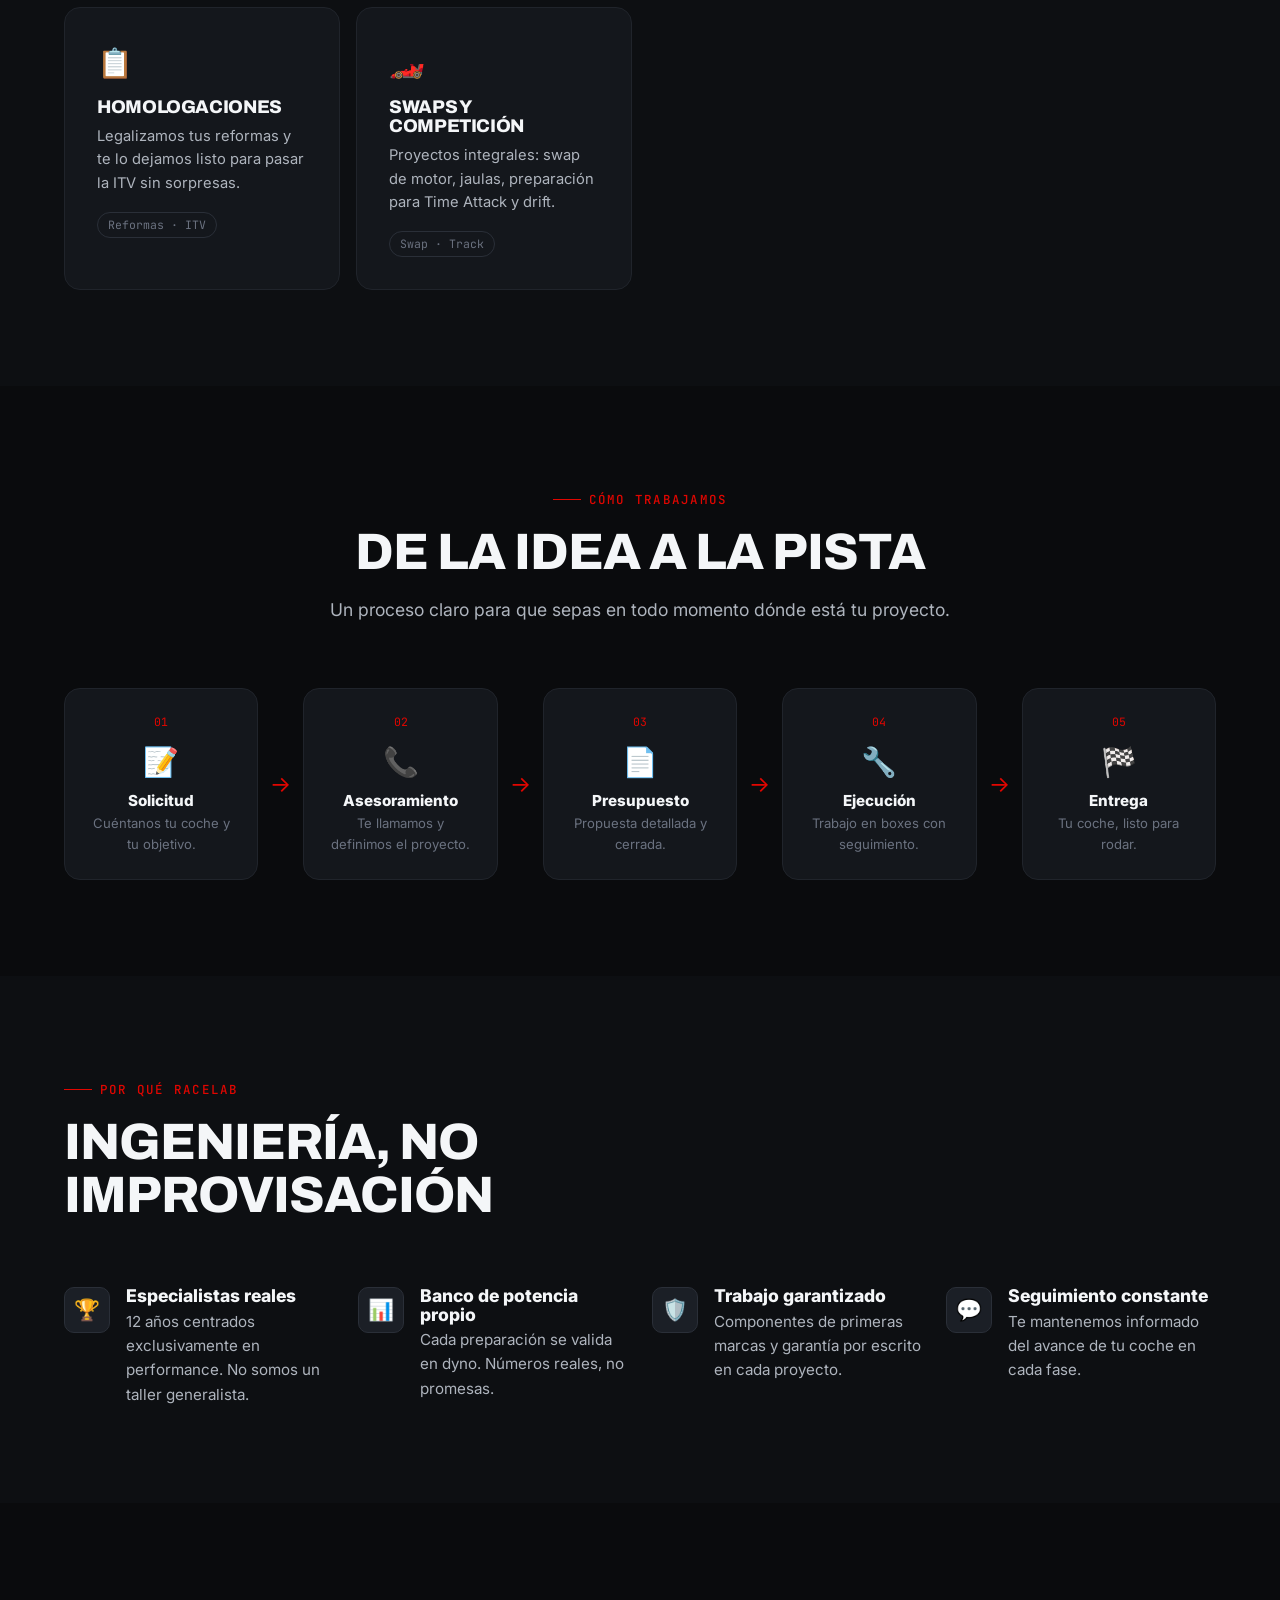
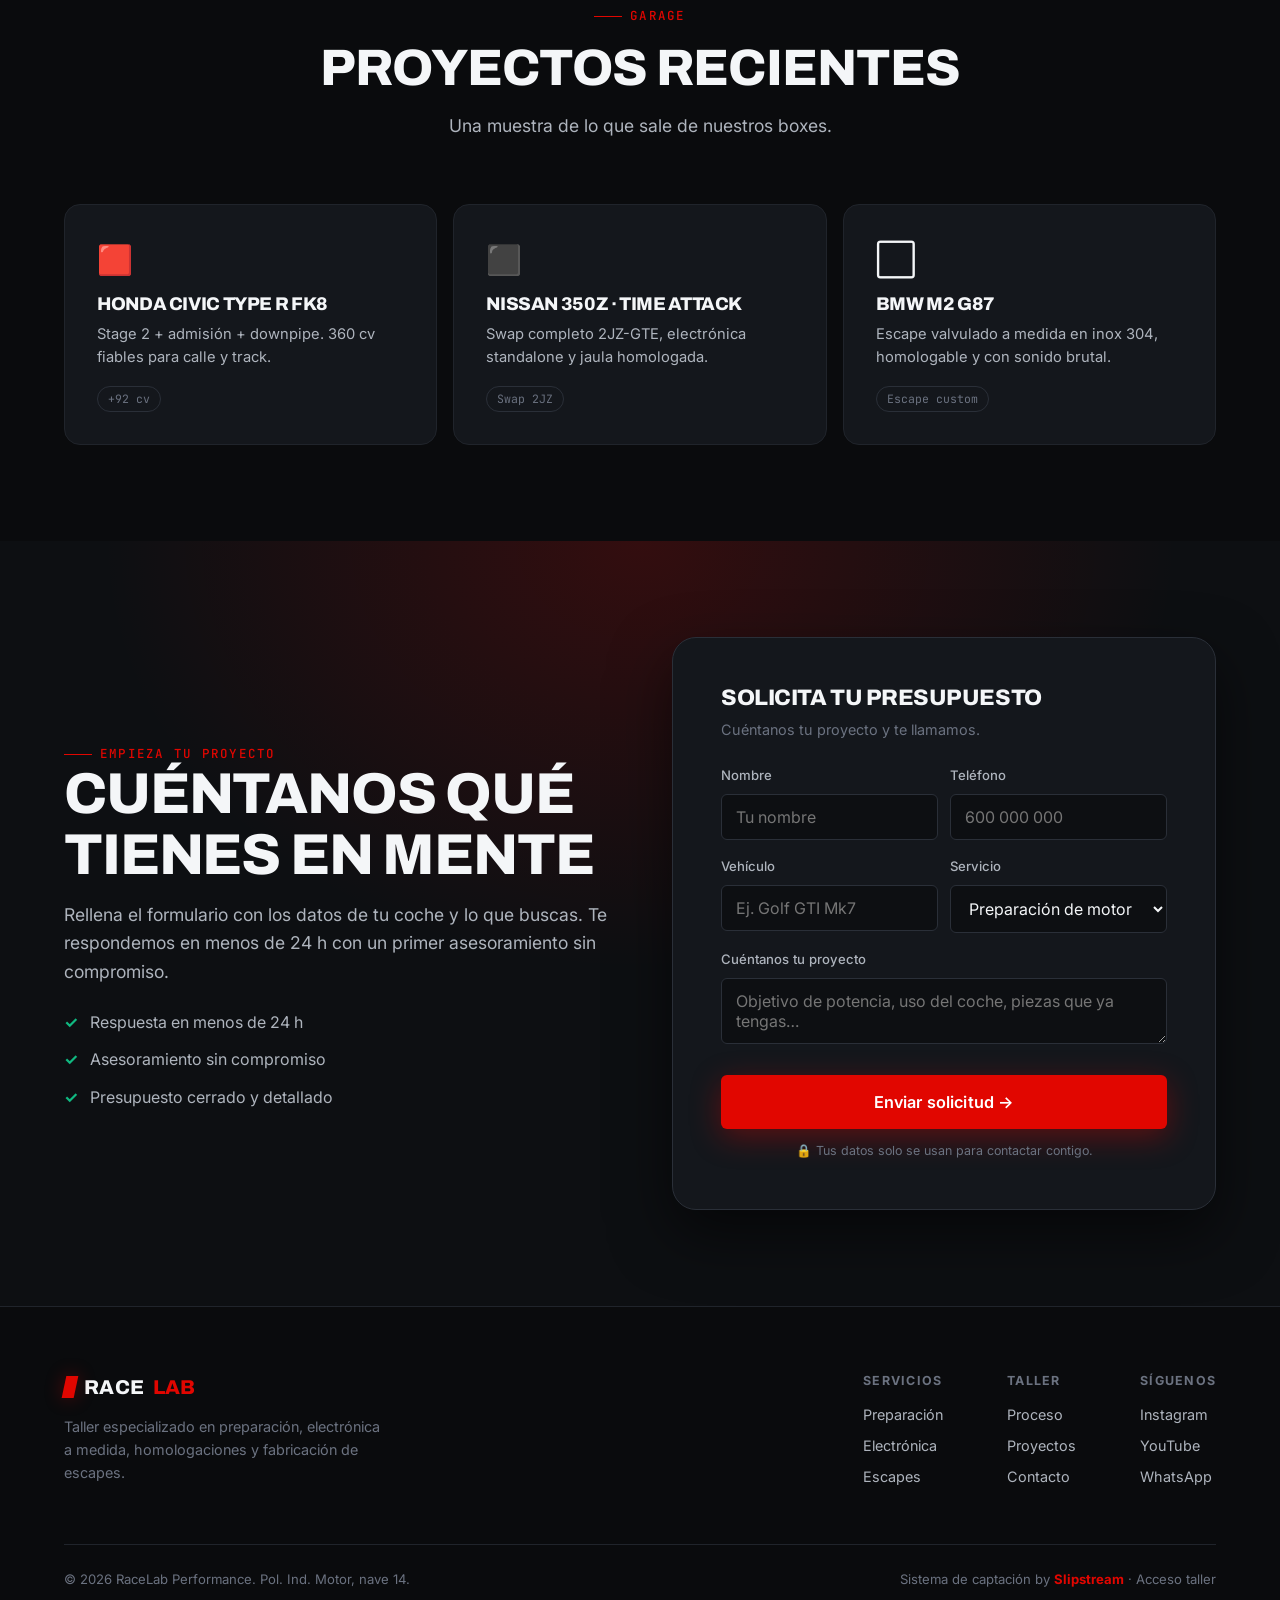
==== commit ef0f2c0d: "Fix: scroll-hint flotando en medio del hero y label '12añ.' truncado Co-Authored-By: Claude Opus 4.8" ====
--- a/index.html
+++ b/index.html
@@ -45,7 +45,7 @@
         <div class="hero-stats reveal">
           <div class="stat"><div class="num" data-count="450">0<span>+</span></div><div class="lbl">proyectos entregados</div></div>
           <div class="stat"><div class="num" data-count="1200">0<span>cv</span></div><div class="lbl">récord en bancada</div></div>
-          <div class="stat"><div class="num" data-count="12">0<span>añ.</span></div><div class="lbl">en el mundo del motor</div></div>
+          <div class="stat"><div class="num" data-count="12">0<span> años</span></div><div class="lbl">en el mundo del motor</div></div>
         </div>
       </div>
     </div>
--- a/assets/css/landing.css
+++ b/assets/css/landing.css
@@ -76,11 +76,14 @@
 .stat .lbl { font-size: 0.85rem; color: var(--c-text-dim); text-transform: uppercase; letter-spacing: 0.08em; }
 
 .scroll-hint {
-  position: absolute; bottom: var(--sp-6); left: 50%; transform: translateX(-50%);
+  position: fixed; bottom: var(--sp-6); left: 50%; transform: translateX(-50%);
   font-family: var(--font-mono); font-size: 0.72rem; letter-spacing: 0.2em;
-  color: var(--c-text-dim); text-transform: uppercase; z-index: 2;
+  color: var(--c-text-dim); text-transform: uppercase; z-index: 50;
   display: flex; flex-direction: column; align-items: center; gap: var(--sp-2);
-}
+  opacity: 1; transition: opacity var(--t-med);
+  pointer-events: none;
+}
+.scroll-hint.hide { opacity: 0; }
 .scroll-hint::after { content: ""; width: 1px; height: 32px; background: linear-gradient(var(--c-red), transparent); animation: scrolldot 1.8s infinite; }
 @keyframes scrolldot { 0%{opacity:0;transform:scaleY(0.3);transform-origin:top} 50%{opacity:1} 100%{opacity:0;transform:scaleY(1);transform-origin:bottom} }
 
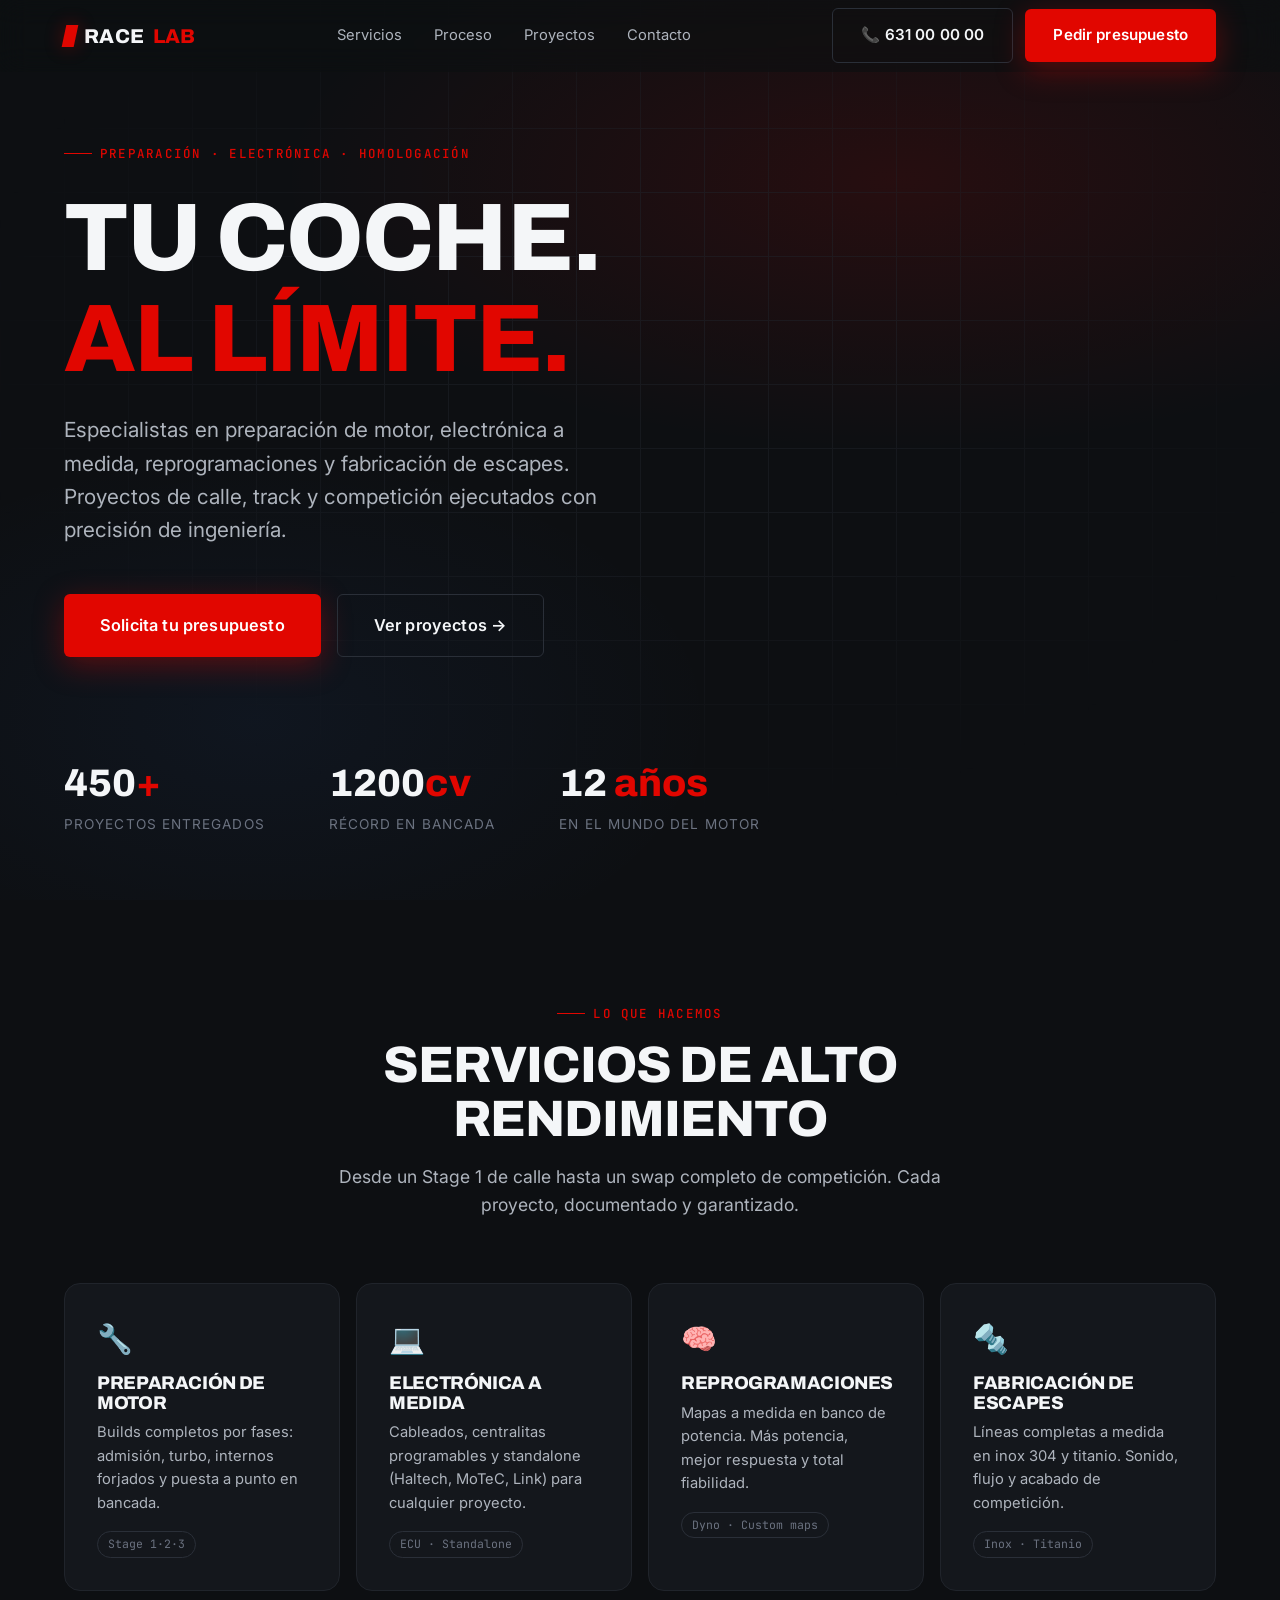
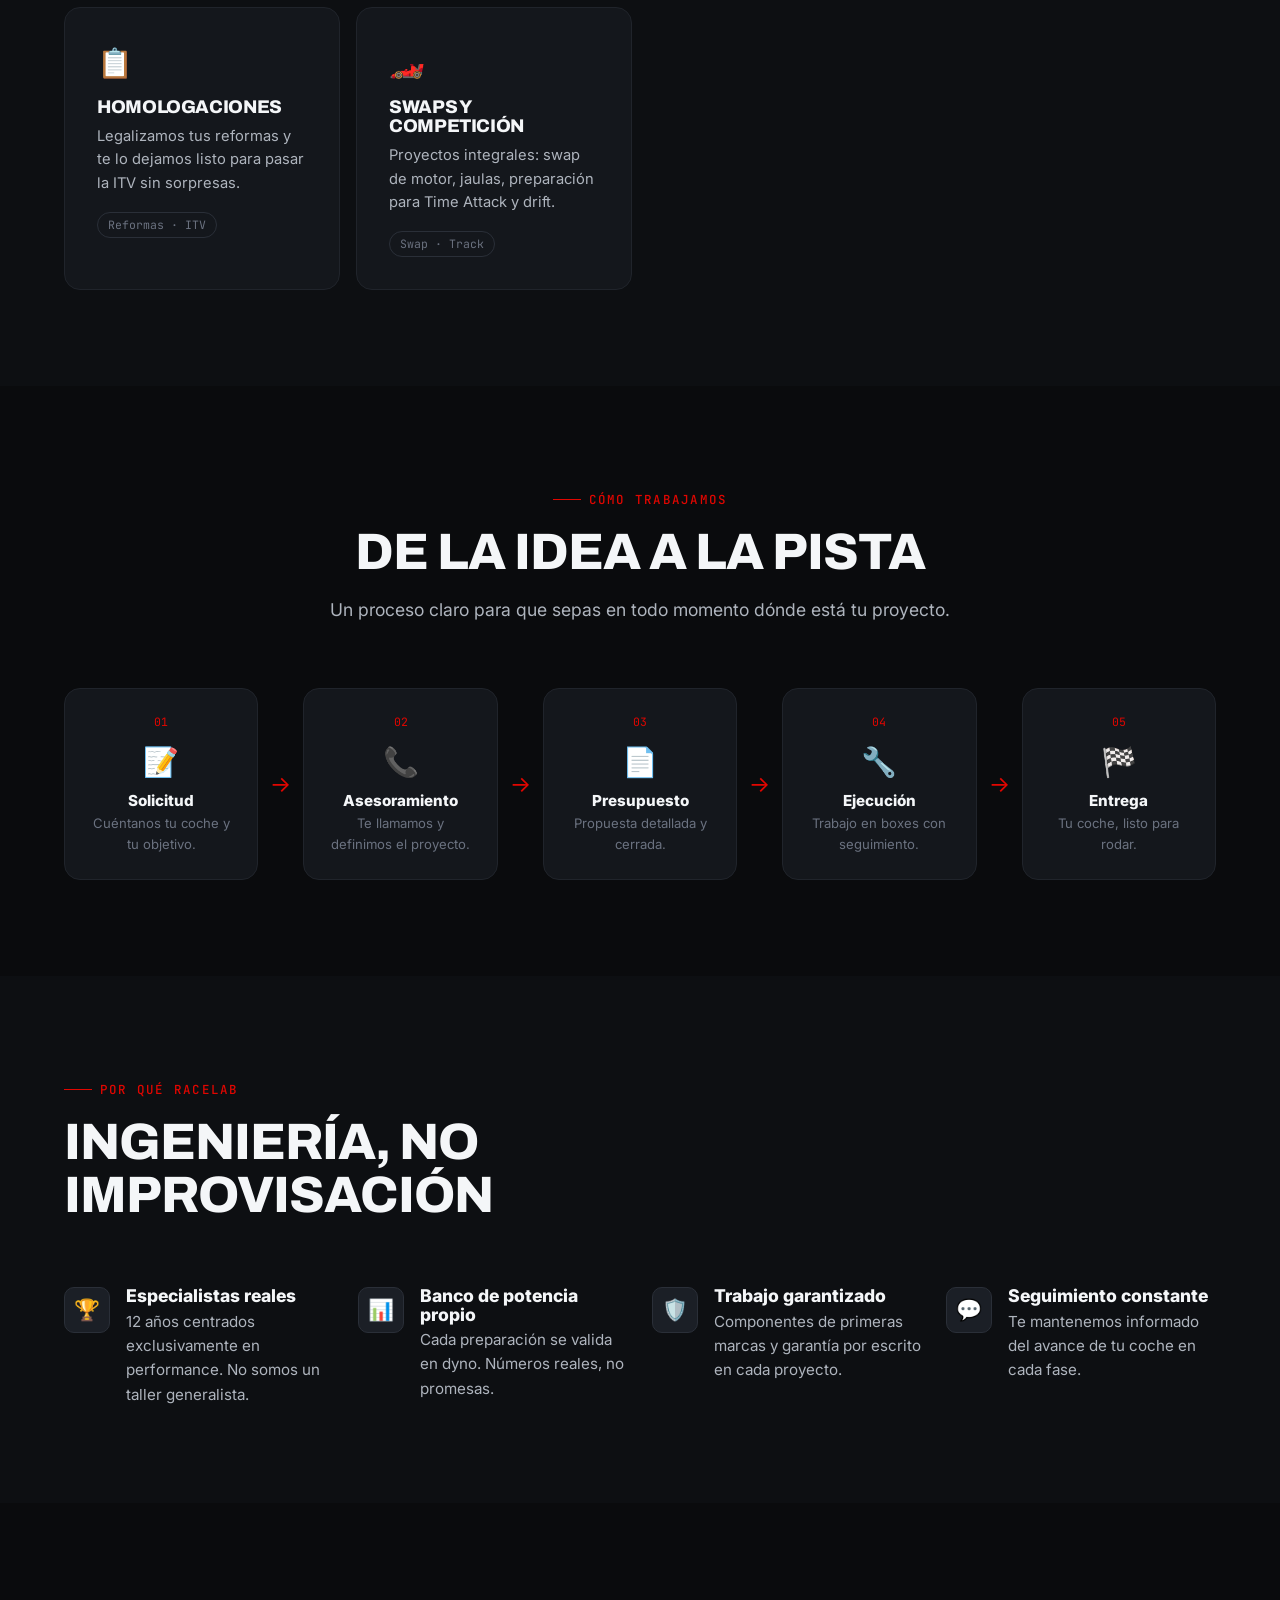
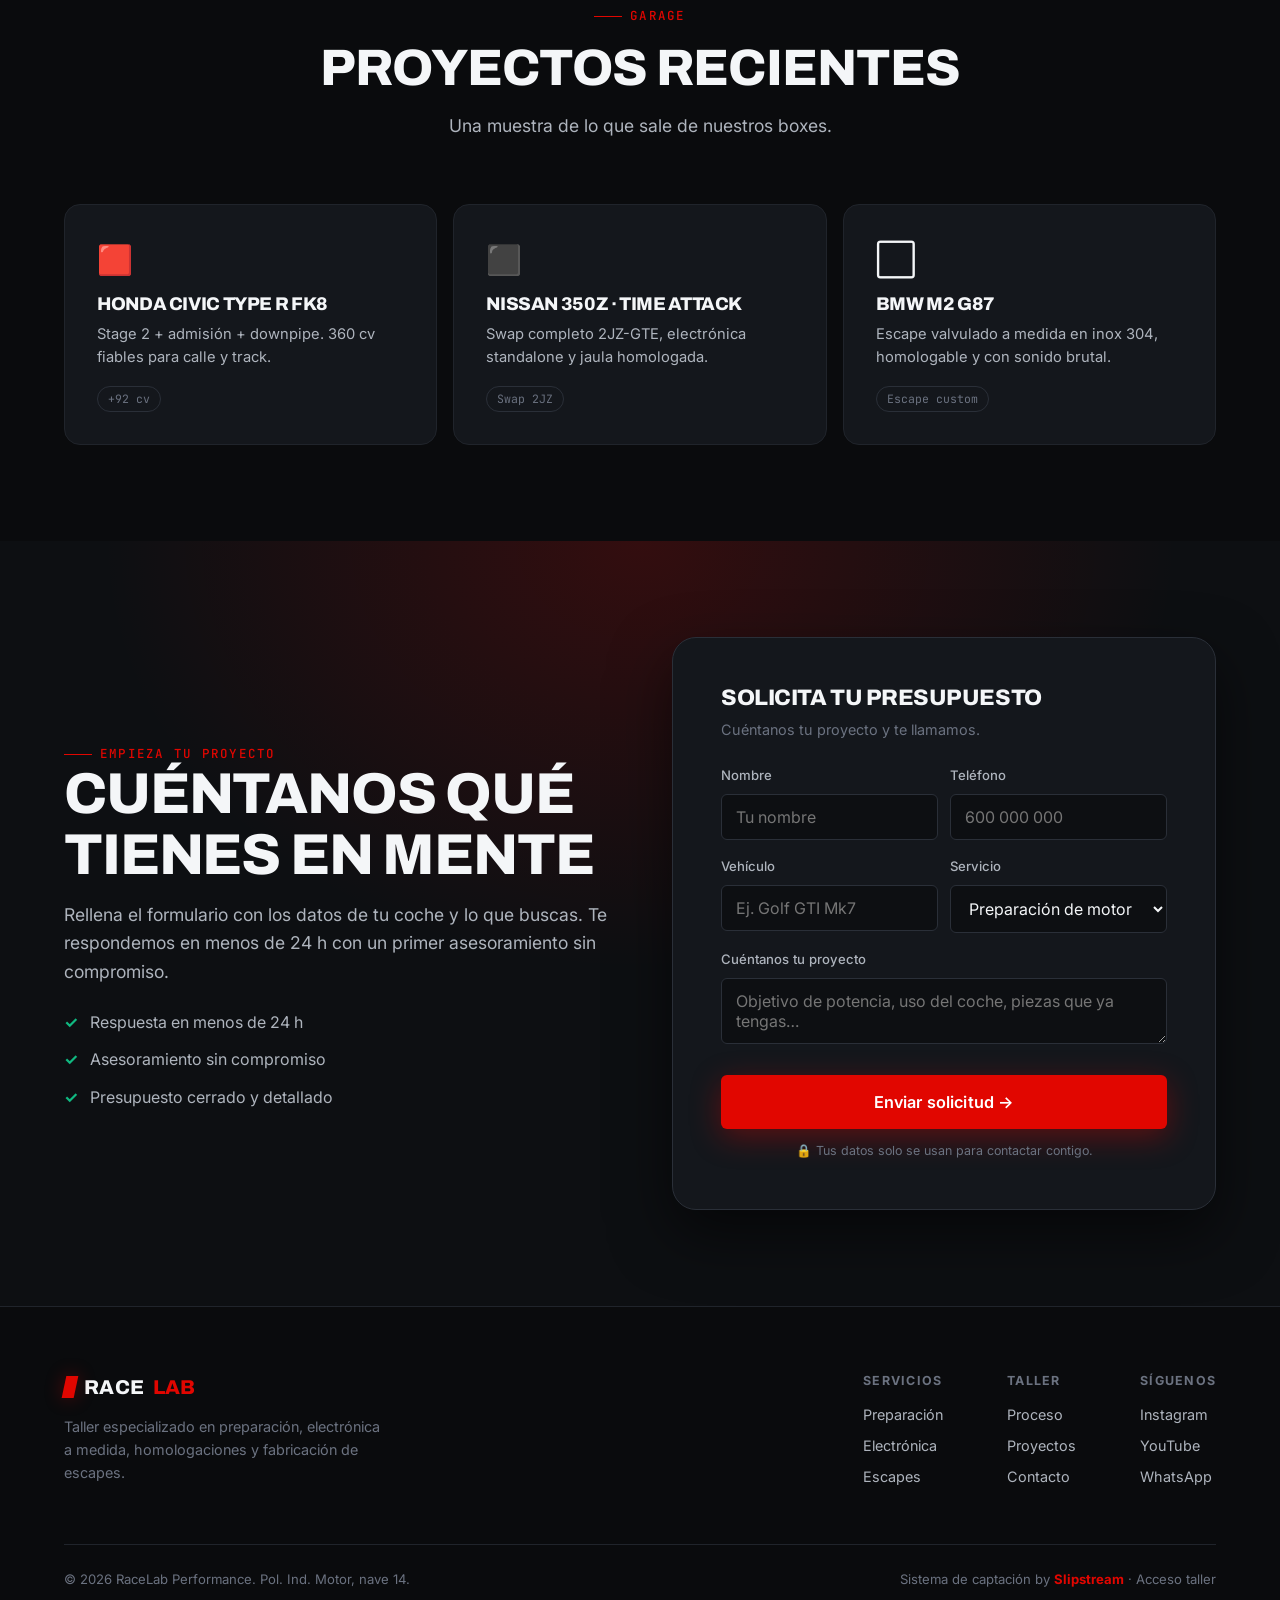
==== commit b584e73e: "Quitar indicador de scroll que se solapaba con las stats del hero Co-Authored-By: Claude Opus 4.8 <n" ====
--- a/index.html
+++ b/index.html
@@ -49,7 +49,6 @@
         </div>
       </div>
     </div>
-    <div class="scroll-hint">Scroll</div>
   </section>
 
   <!-- ===== SERVICIOS ===== -->
--- a/assets/css/landing.css
+++ b/assets/css/landing.css
@@ -74,18 +74,6 @@
 .stat .num { font-family: var(--font-display); font-size: 2.4rem; font-weight: var(--fw-black); color: var(--c-text); }
 .stat .num span { color: var(--c-red); }
 .stat .lbl { font-size: 0.85rem; color: var(--c-text-dim); text-transform: uppercase; letter-spacing: 0.08em; }
-
-.scroll-hint {
-  position: fixed; bottom: var(--sp-6); left: 50%; transform: translateX(-50%);
-  font-family: var(--font-mono); font-size: 0.72rem; letter-spacing: 0.2em;
-  color: var(--c-text-dim); text-transform: uppercase; z-index: 50;
-  display: flex; flex-direction: column; align-items: center; gap: var(--sp-2);
-  opacity: 1; transition: opacity var(--t-med);
-  pointer-events: none;
-}
-.scroll-hint.hide { opacity: 0; }
-.scroll-hint::after { content: ""; width: 1px; height: 32px; background: linear-gradient(var(--c-red), transparent); animation: scrolldot 1.8s infinite; }
-@keyframes scrolldot { 0%{opacity:0;transform:scaleY(0.3);transform-origin:top} 50%{opacity:1} 100%{opacity:0;transform:scaleY(1);transform-origin:bottom} }
 
 /* --- Section headers --- */
 .sec-head { max-width: 680px; margin-bottom: var(--sp-8); }
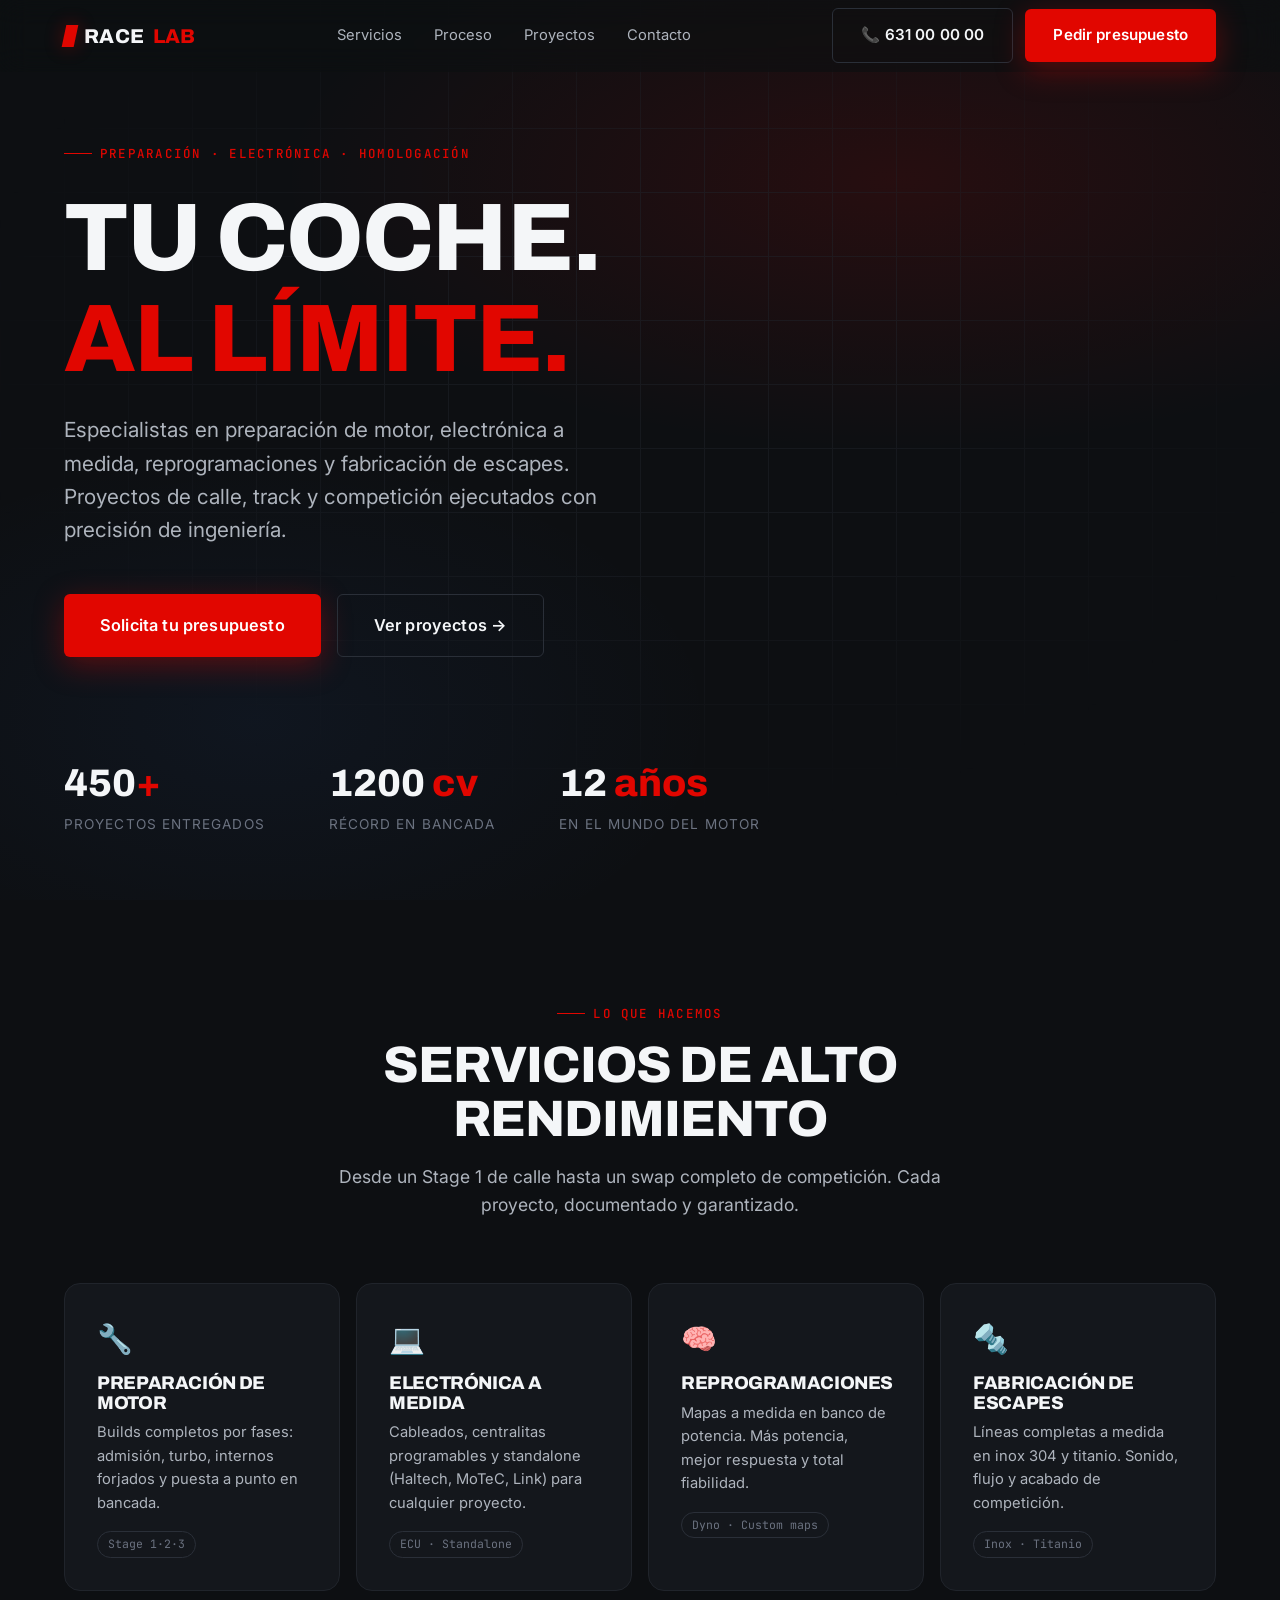
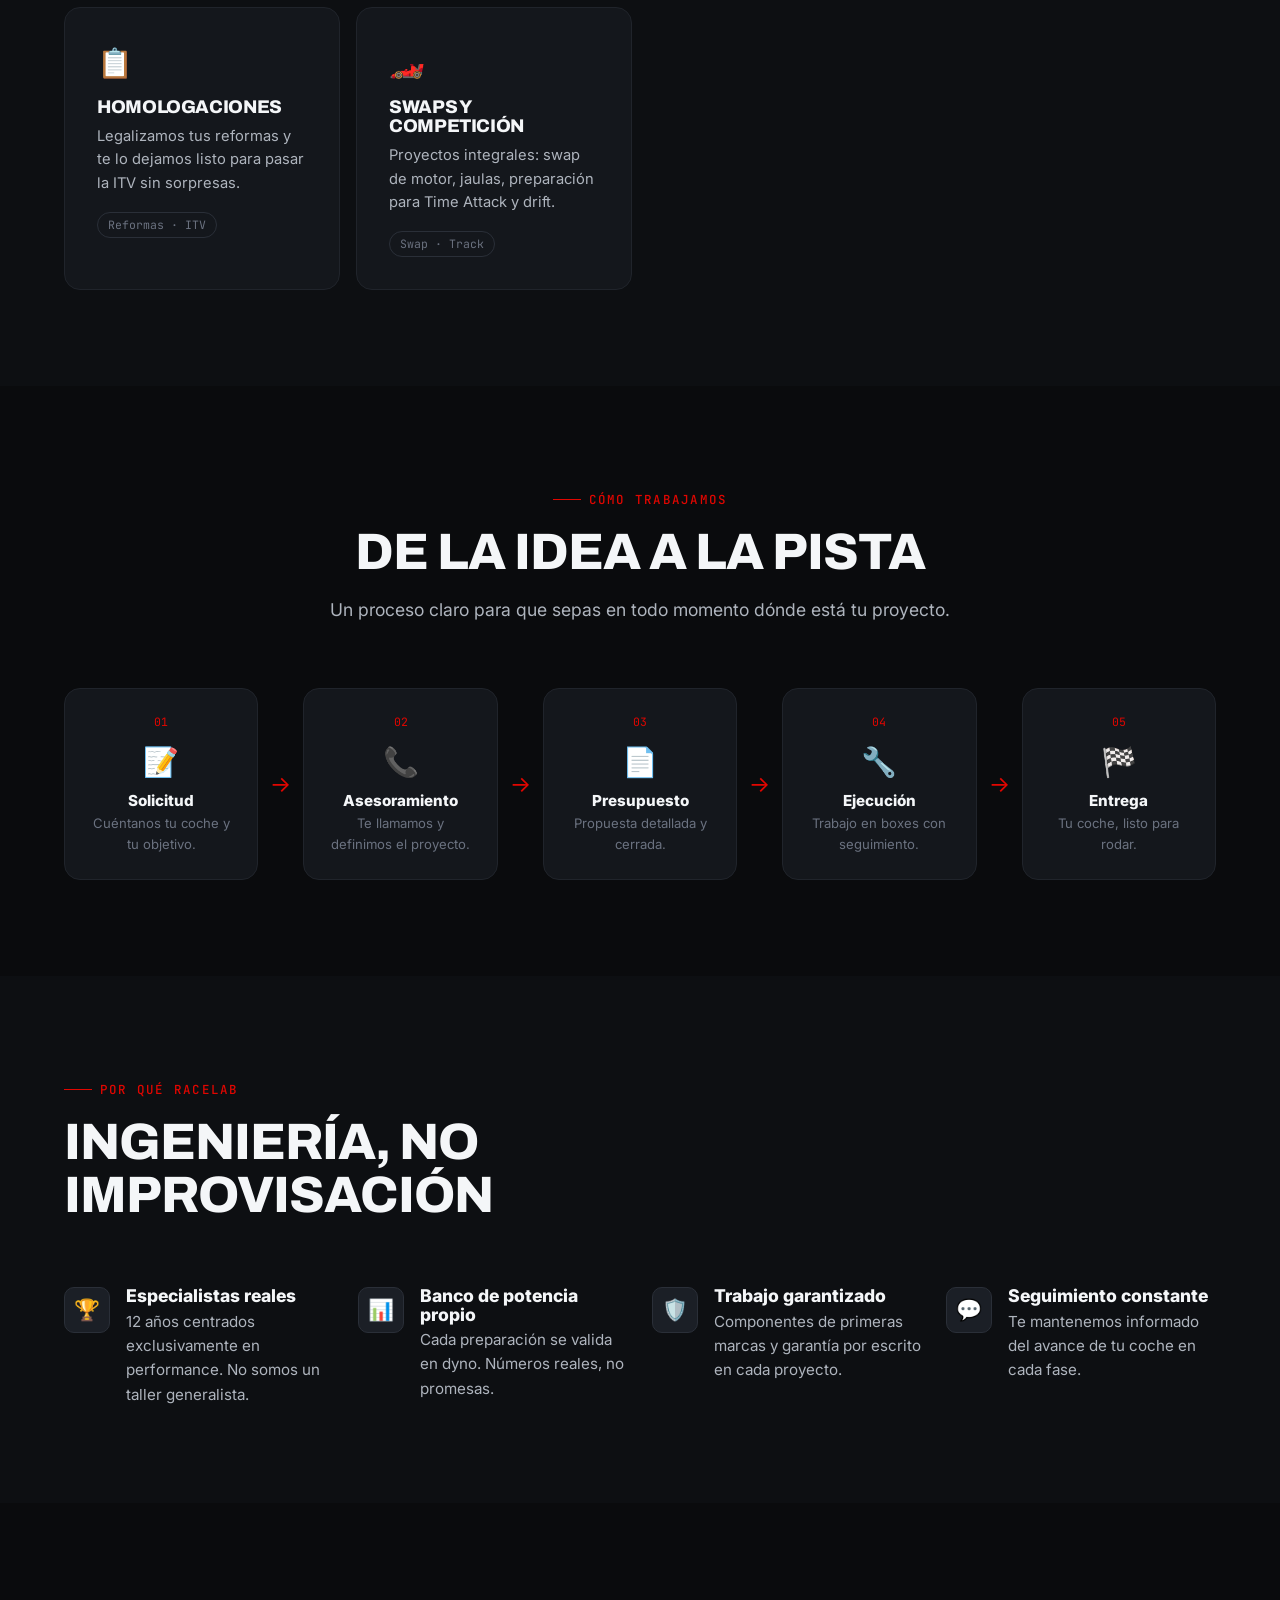
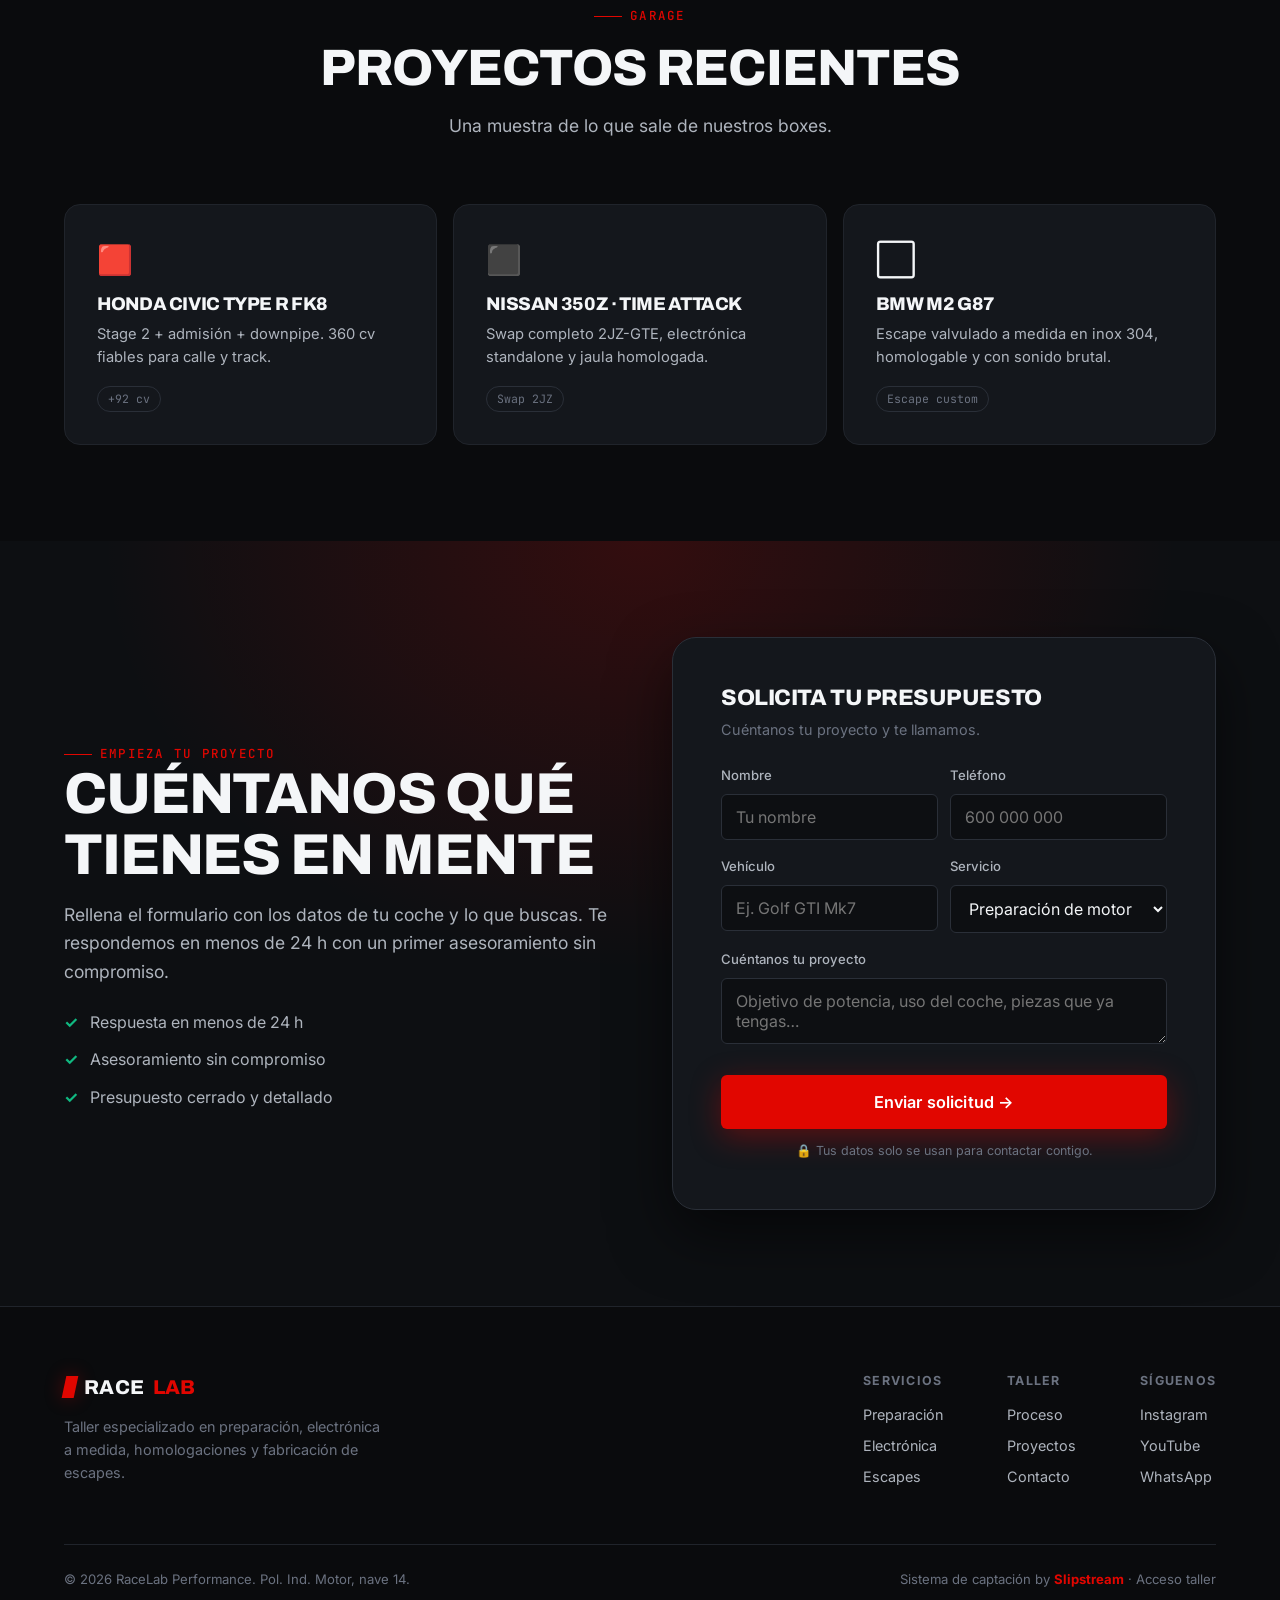
==== commit 00d663e1: "Marca blanca: extraer marca/servicios/proyectos a config.js Para instalar un taller nuevo basta con " ====
--- a/index.html
+++ b/index.html
@@ -59,14 +59,7 @@
         <h2>Servicios de alto rendimiento</h2>
         <p>Desde un Stage 1 de calle hasta un swap completo de competición. Cada proyecto, documentado y garantizado.</p>
       </div>
-      <div class="cases-grid">
-        <div class="case reveal"><div class="ic">🔧</div><h3>Preparación de motor</h3><p>Builds completos por fases: admisión, turbo, internos forjados y puesta a punto en bancada.</p><span class="tag">Stage 1·2·3</span></div>
-        <div class="case reveal"><div class="ic">💻</div><h3>Electrónica a medida</h3><p>Cableados, centralitas programables y standalone (Haltech, MoTeC, Link) para cualquier proyecto.</p><span class="tag">ECU · Standalone</span></div>
-        <div class="case reveal"><div class="ic">🧠</div><h3>Reprogramaciones</h3><p>Mapas a medida en banco de potencia. Más potencia, mejor respuesta y total fiabilidad.</p><span class="tag">Dyno · Custom maps</span></div>
-        <div class="case reveal"><div class="ic">🔩</div><h3>Fabricación de escapes</h3><p>Líneas completas a medida en inox 304 y titanio. Sonido, flujo y acabado de competición.</p><span class="tag">Inox · Titanio</span></div>
-        <div class="case reveal"><div class="ic">📋</div><h3>Homologaciones</h3><p>Legalizamos tus reformas y te lo dejamos listo para pasar la ITV sin sorpresas.</p><span class="tag">Reformas · ITV</span></div>
-        <div class="case reveal"><div class="ic">🏎️</div><h3>Swaps y competición</h3><p>Proyectos integrales: swap de motor, jaulas, preparación para Time Attack y drift.</p><span class="tag">Swap · Track</span></div>
-      </div>
+      <div class="cases-grid" id="cfg-services"></div>
     </div>
   </section>
 
@@ -96,15 +89,10 @@
   <section class="section">
     <div class="container">
       <div class="sec-head reveal">
-        <span class="eyebrow">Por qué RaceLab</span>
+        <span class="eyebrow" id="cfg-why-eyebrow">Por qué RaceLab</span>
         <h2>Ingeniería, no improvisación</h2>
       </div>
-      <div class="benefits-grid">
-        <div class="benefit reveal"><div class="ic">🏆</div><div><h3>Especialistas reales</h3><p>12 años centrados exclusivamente en performance. No somos un taller generalista.</p></div></div>
-        <div class="benefit reveal"><div class="ic">📊</div><div><h3>Banco de potencia propio</h3><p>Cada preparación se valida en dyno. Números reales, no promesas.</p></div></div>
-        <div class="benefit reveal"><div class="ic">🛡️</div><div><h3>Trabajo garantizado</h3><p>Componentes de primeras marcas y garantía por escrito en cada proyecto.</p></div></div>
-        <div class="benefit reveal"><div class="ic">💬</div><div><h3>Seguimiento constante</h3><p>Te mantenemos informado del avance de tu coche en cada fase.</p></div></div>
-      </div>
+      <div class="benefits-grid" id="cfg-why"></div>
     </div>
   </section>
 
@@ -116,11 +104,7 @@
         <h2>Proyectos recientes</h2>
         <p>Una muestra de lo que sale de nuestros boxes.</p>
       </div>
-      <div class="cases-grid">
-        <div class="case reveal"><div class="ic">🟥</div><h3>Honda Civic Type R FK8</h3><p>Stage 2 + admisión + downpipe. 360 cv fiables para calle y track.</p><span class="tag">+92 cv</span></div>
-        <div class="case reveal"><div class="ic">⬛</div><h3>Nissan 350Z · Time Attack</h3><p>Swap completo 2JZ-GTE, electrónica standalone y jaula homologada.</p><span class="tag">Swap 2JZ</span></div>
-        <div class="case reveal"><div class="ic">⬜</div><h3>BMW M2 G87</h3><p>Escape valvulado a medida en inox 304, homologable y con sonido brutal.</p><span class="tag">Escape custom</span></div>
-      </div>
+      <div class="cases-grid" id="cfg-projects"></div>
     </div>
   </section>
 
@@ -184,8 +168,8 @@
         </div>
       </div>
       <div class="footer-bot">
-        <span>© 2026 RaceLab Performance. Pol. Ind. Motor, nave 14.</span>
-        <span>Sistema de captación by <strong style="color:var(--c-red)">Slipstream</strong> · <a href="app.html" style="color:var(--c-text-dim)">Acceso taller</a></span>
+        <span id="cfg-footer-bottom">© 2026 RaceLab Performance. Pol. Ind. Motor, nave 14.</span>
+        <span id="cfg-footer-note">Sistema de captación by <strong style="color:var(--c-red)">Slipstream</strong> · <a href="app.html" style="color:var(--c-text-dim)">Acceso taller</a></span>
       </div>
     </div>
   </footer>
@@ -194,7 +178,7 @@
   <div class="auto-overlay" id="auto-overlay">
     <div class="auto-card">
       <h3>¡Solicitud enviada! ✅</h3>
-      <p>Gracias por confiar en RaceLab. Hemos recibido los datos de tu proyecto y te contactaremos en menos de 24 horas.</p>
+      <p id="cfg-confirm-text">Gracias por confiar en RaceLab. Hemos recibido los datos de tu proyecto y te contactaremos en menos de 24 horas.</p>
       <div class="auto-steps">
         <div class="auto-step" data-step="0"><div class="si">📝</div><div><div class="st">Solicitud recibida</div><div class="sd">Tus datos están a salvo</div></div><span class="check">✓</span></div>
         <div class="auto-step" data-step="1"><div class="si">🗂️</div><div><div class="st">Registrada en el taller</div><div class="sd">Ya estás en nuestra cola de proyectos</div></div><span class="check">✓</span></div>
@@ -208,6 +192,8 @@
 
   <div class="toast-wrap" id="toast-wrap"></div>
 
+  <script src="assets/js/config.js"></script>
+  <script src="assets/js/brand.js"></script>
   <script src="assets/js/data.js"></script>
   <script src="assets/js/landing.js"></script>
 </body>
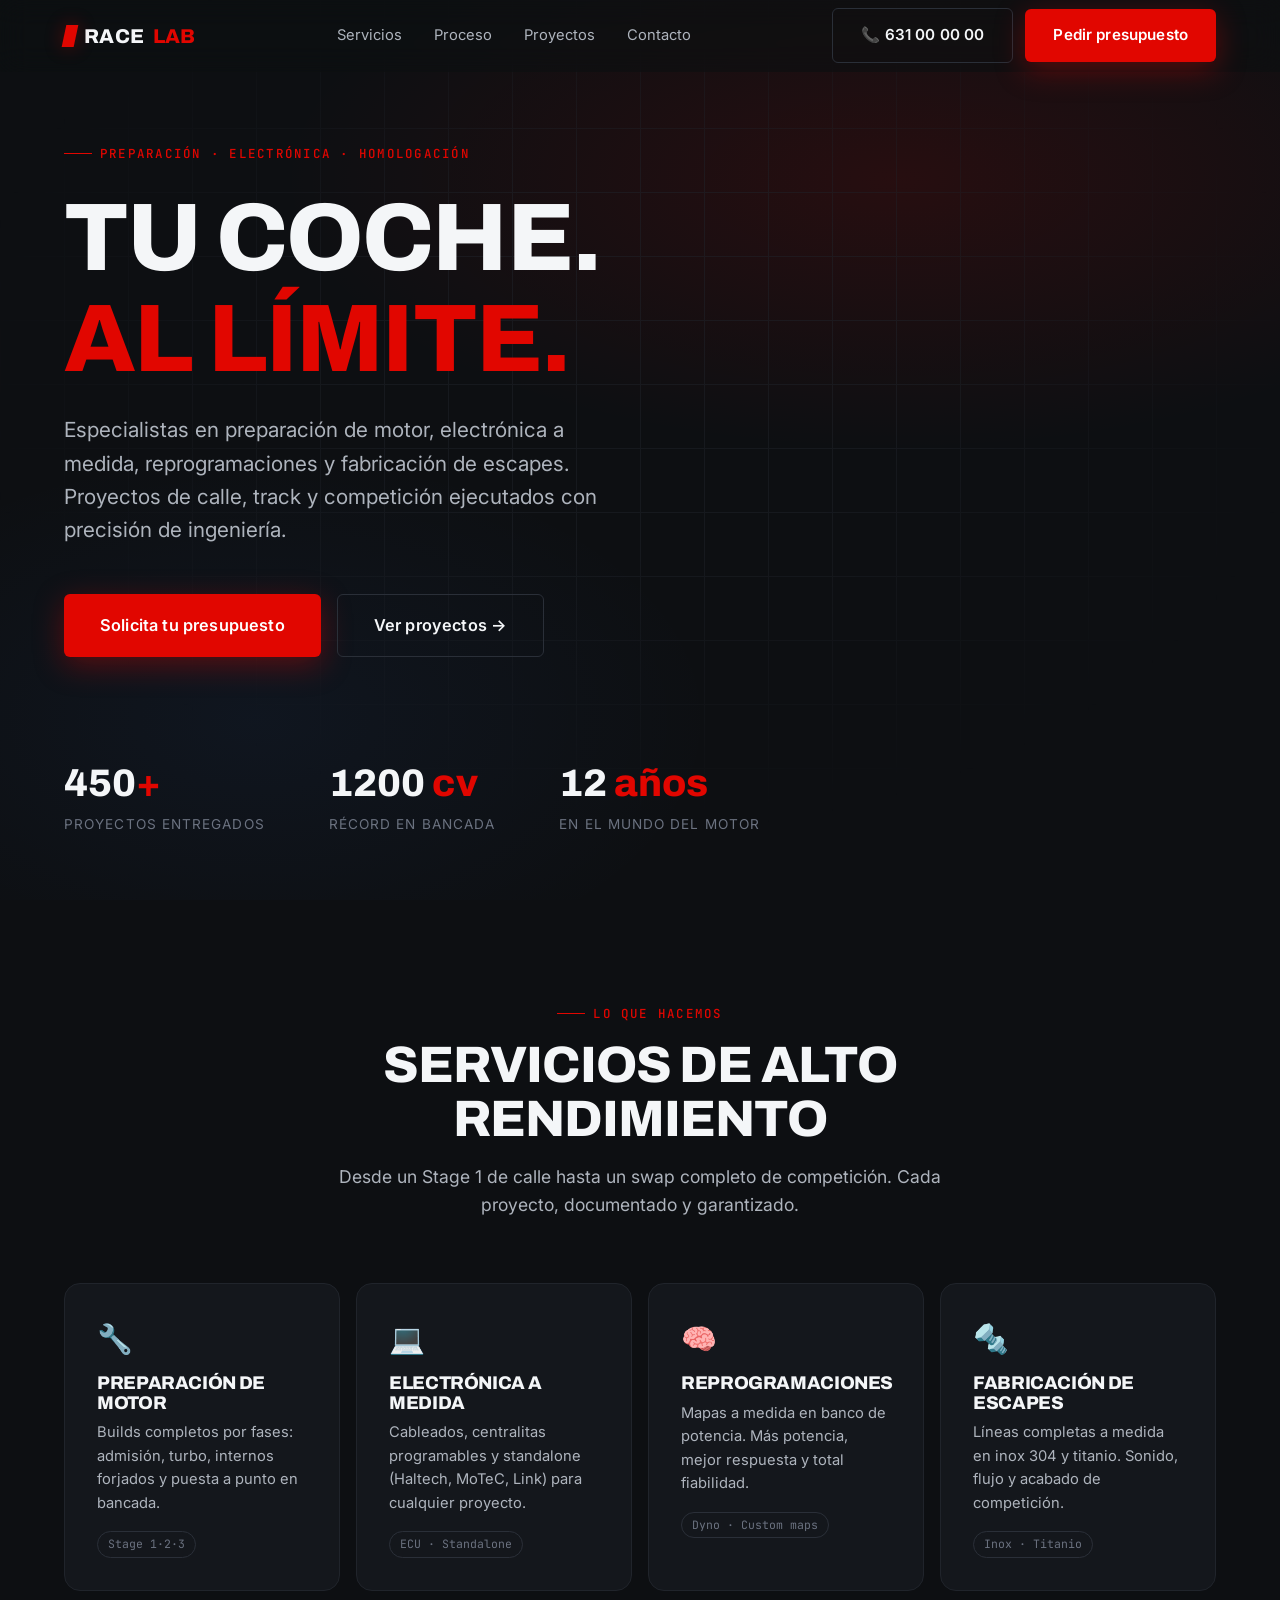
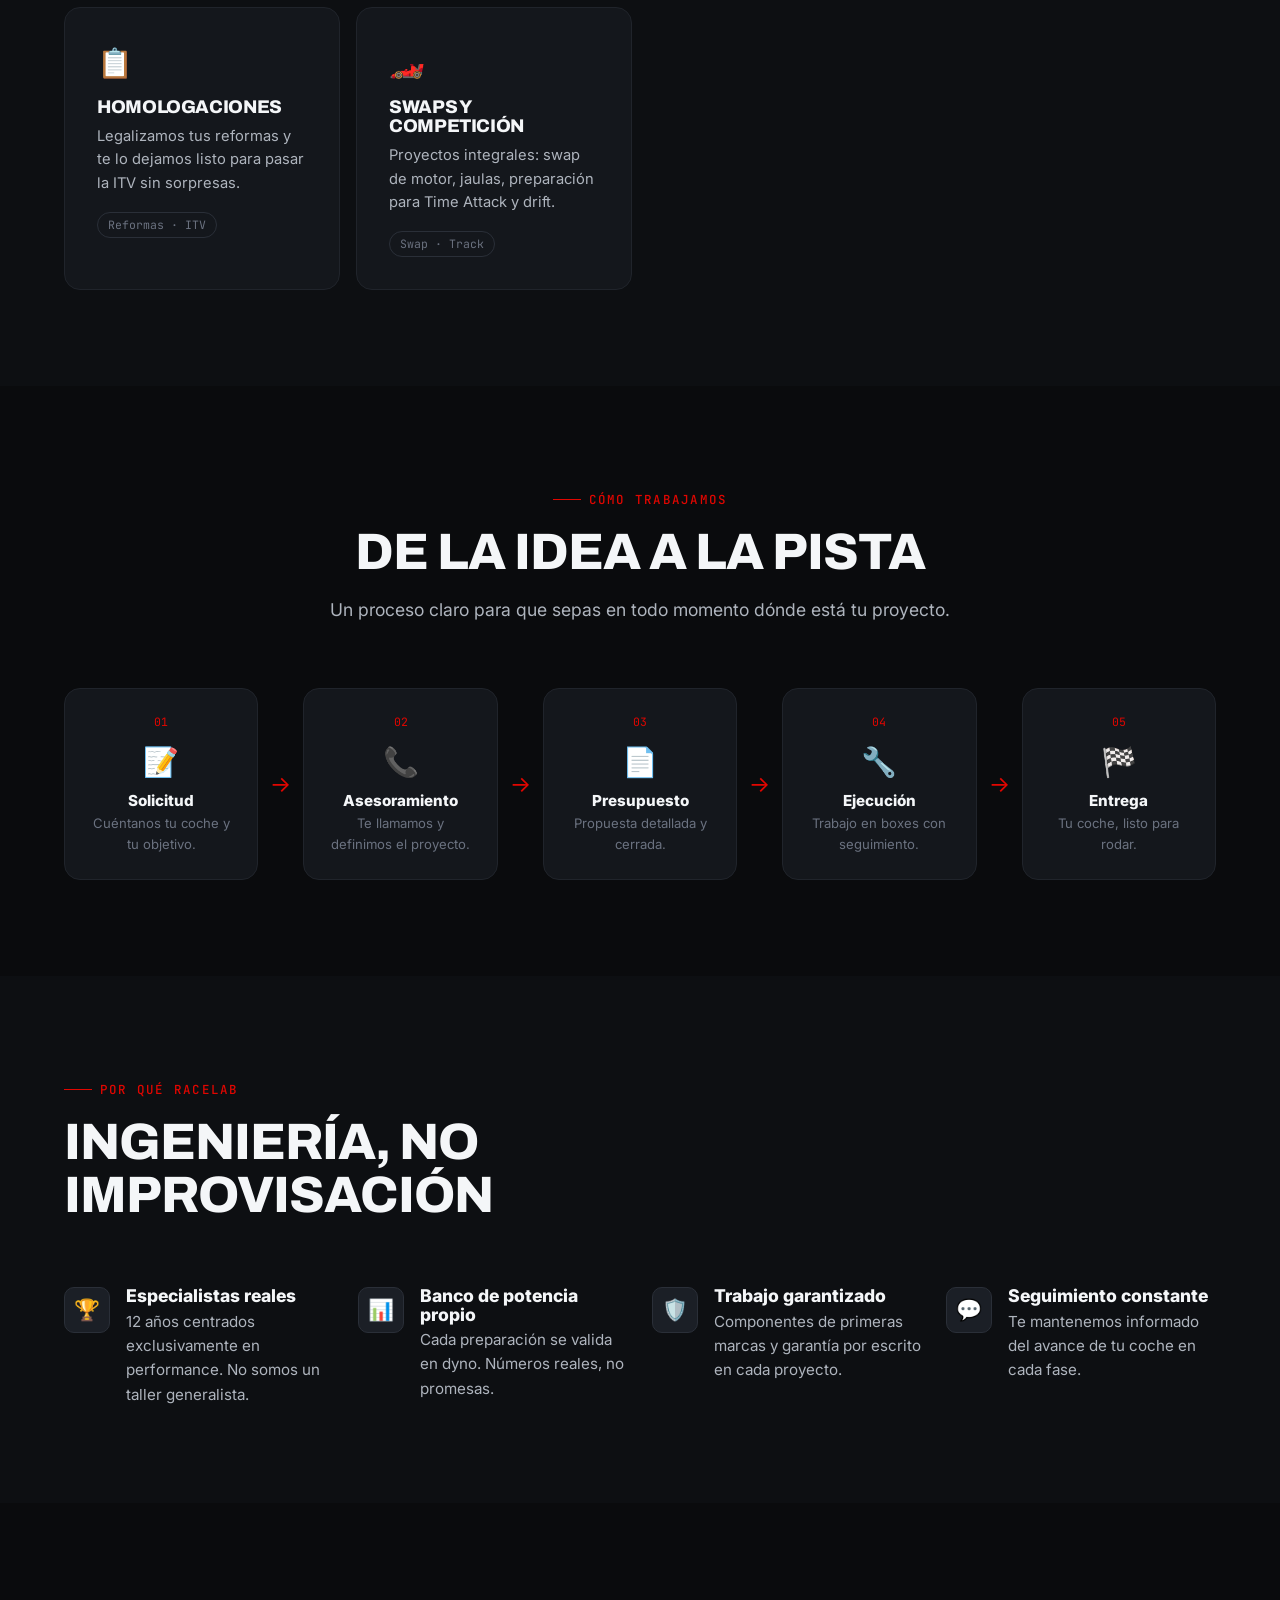
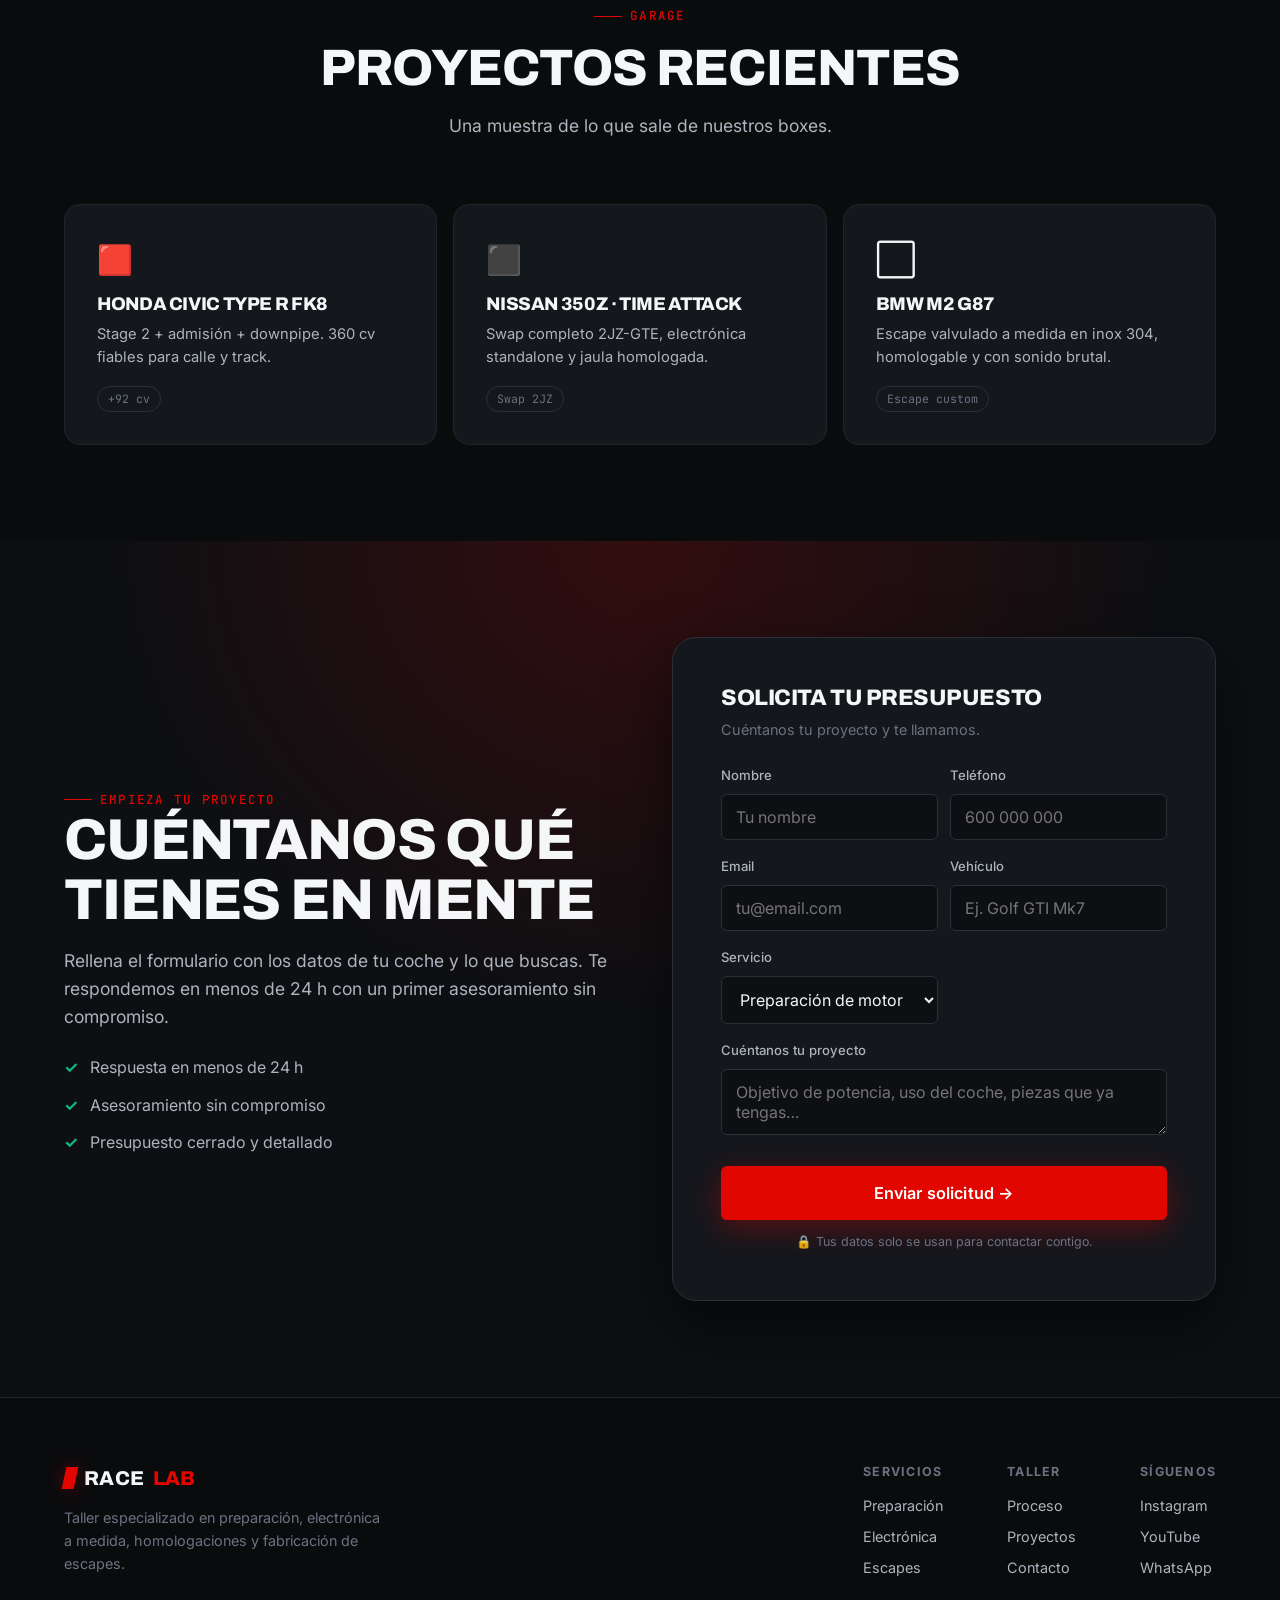
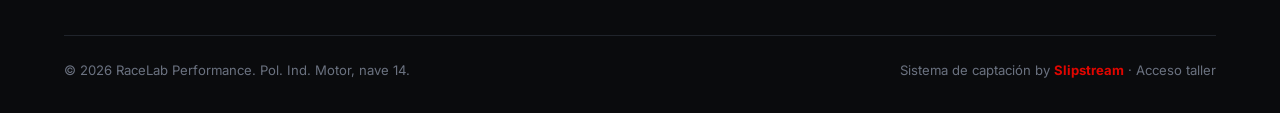
==== commit 3ba54dd4: "feat: email de confirmación al cliente tras rellenar formulario" ====
--- a/index.html
+++ b/index.html
@@ -132,7 +132,10 @@
               <div class="field"><label>Teléfono</label><input type="tel" name="phone" placeholder="600 000 000" required /></div>
             </div>
             <div class="field-row">
+              <div class="field"><label>Email</label><input type="email" name="email" placeholder="tu@email.com" required /></div>
               <div class="field"><label>Vehículo</label><input type="text" name="vehicle" placeholder="Ej. Golf GTI Mk7" required /></div>
+            </div>
+            <div class="field-row">
               <div class="field"><label>Servicio</label>
                 <select name="service">
                   <option>Preparación de motor</option>
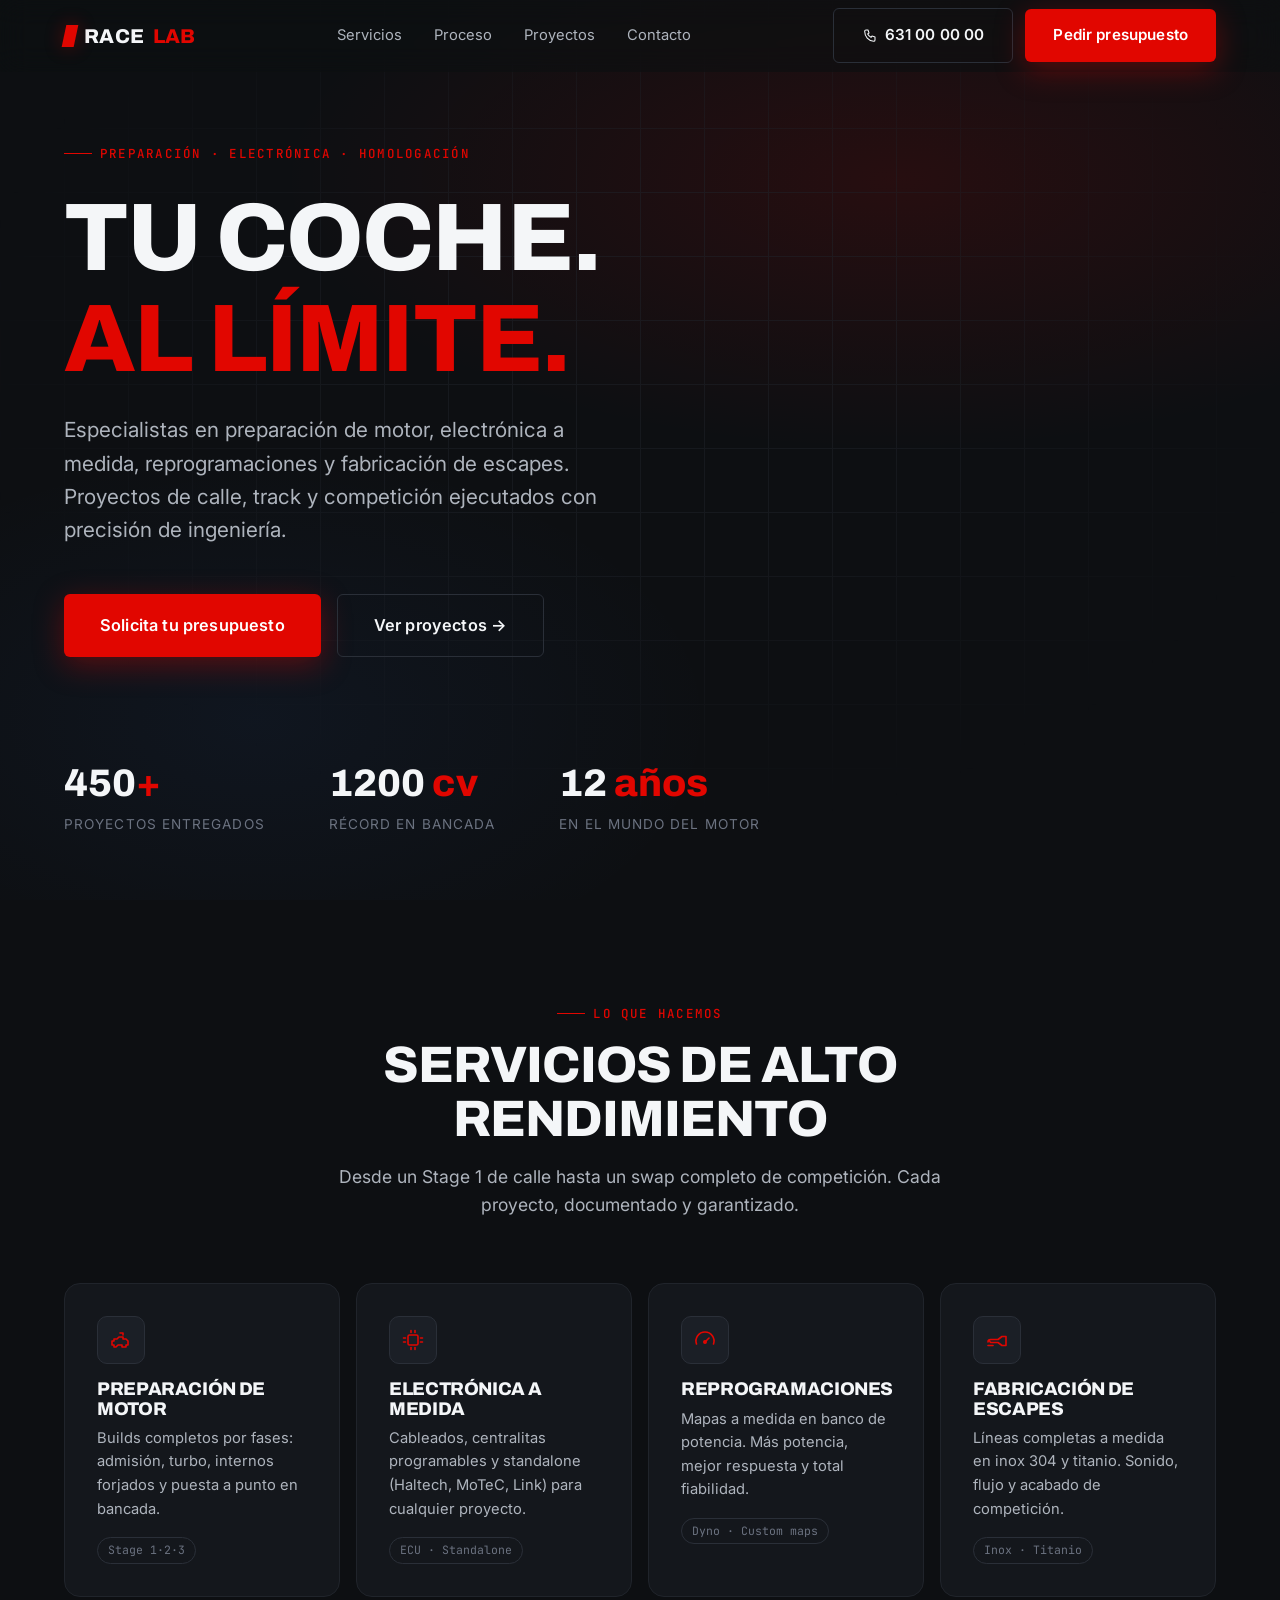
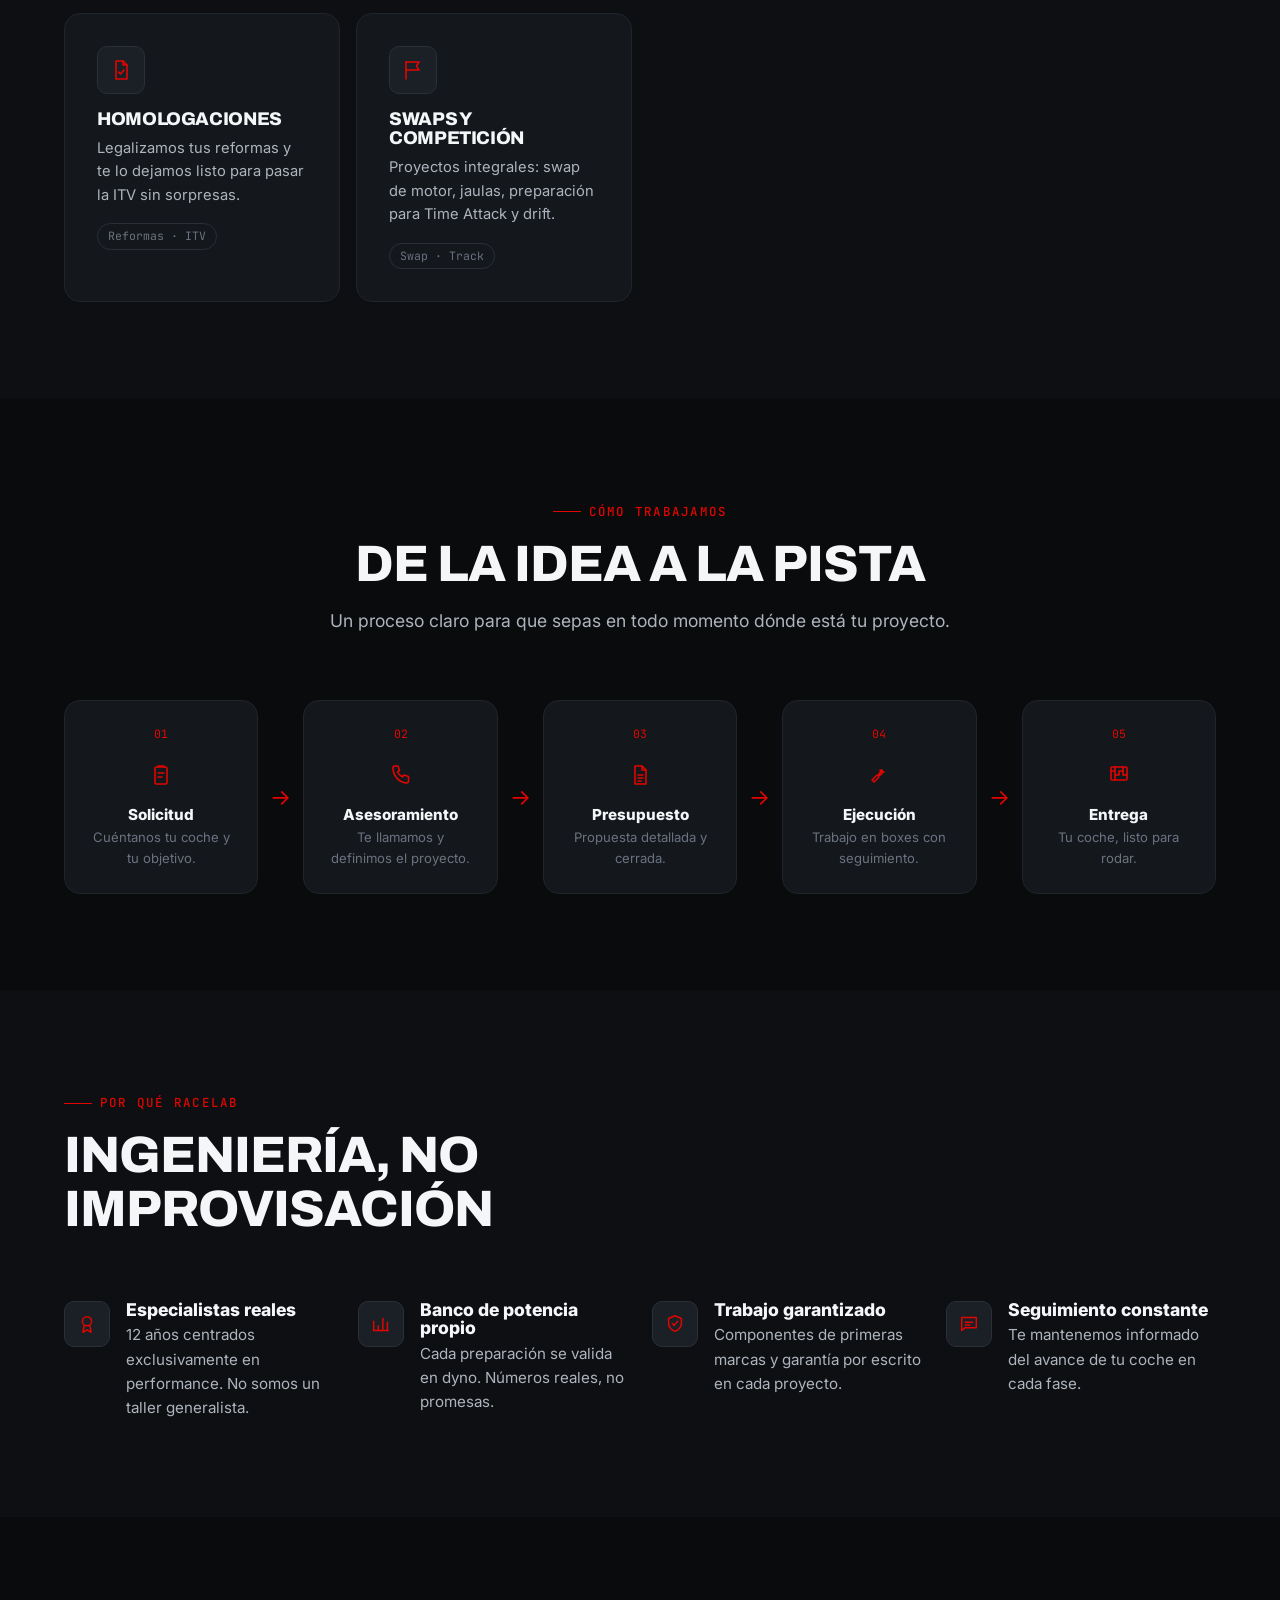
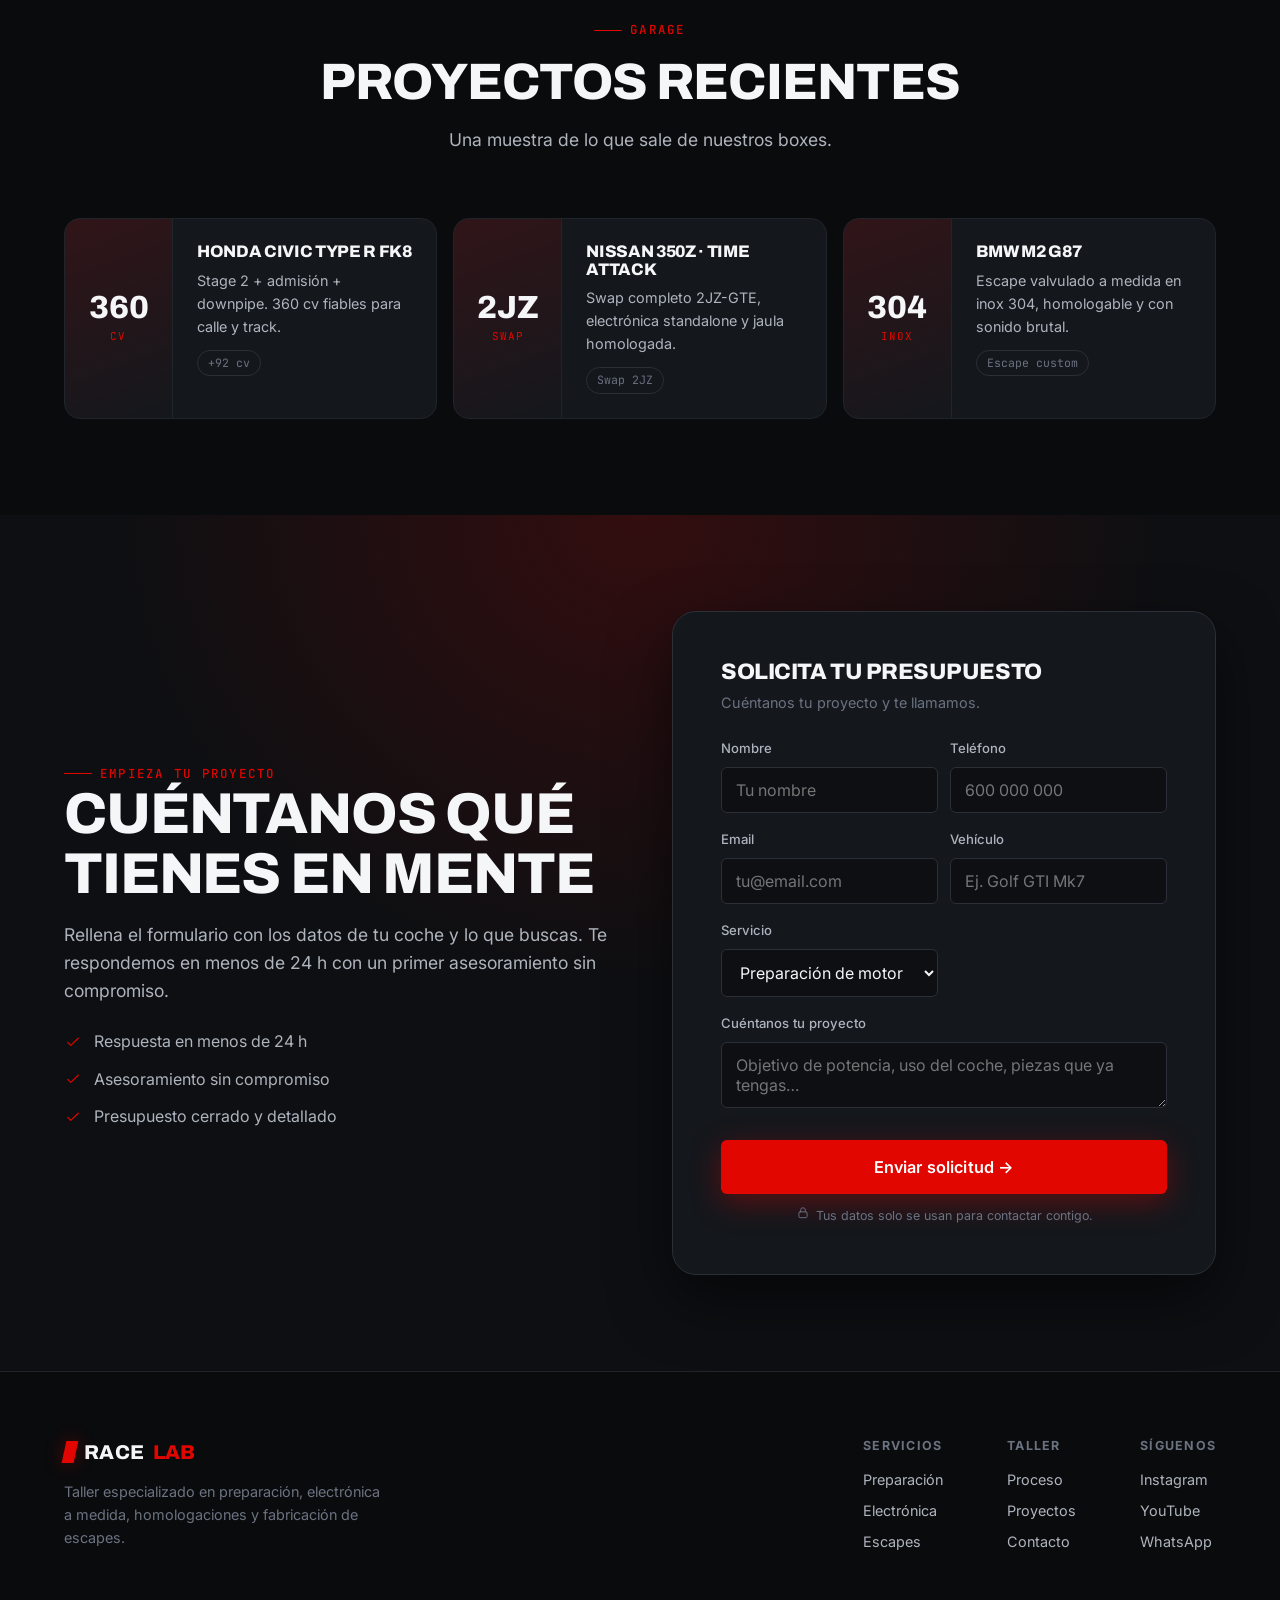
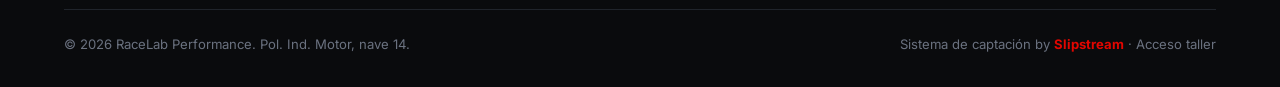
==== commit 2905fbfb: "feat: sistema de iconos SVG en landing — elimina emojis, tarjetas de proyecto rediseñadas" ====
--- a/index.html
+++ b/index.html
@@ -22,7 +22,7 @@
         <a href="#contacto">Contacto</a>
       </nav>
       <div class="nav-cta">
-        <a href="tel:+34600000000" class="btn btn-ghost">📞 631 00 00 00</a>
+        <a href="tel:+34600000000" class="btn btn-ghost btn-tel"><span>631 00 00 00</span></a>
         <a href="#contacto" class="btn btn-primary">Pedir presupuesto</a>
         <button class="nav-toggle" aria-label="Menú">☰</button>
       </div>
@@ -72,15 +72,15 @@
         <p>Un proceso claro para que sepas en todo momento dónde está tu proyecto.</p>
       </div>
       <div class="flow">
-        <div class="flow-step reveal"><div class="n">01</div><div class="ic">📝</div><h4>Solicitud</h4><p>Cuéntanos tu coche y tu objetivo.</p></div>
-        <div class="flow-arrow">→</div>
-        <div class="flow-step reveal"><div class="n">02</div><div class="ic">📞</div><h4>Asesoramiento</h4><p>Te llamamos y definimos el proyecto.</p></div>
-        <div class="flow-arrow">→</div>
-        <div class="flow-step reveal"><div class="n">03</div><div class="ic">📄</div><h4>Presupuesto</h4><p>Propuesta detallada y cerrada.</p></div>
-        <div class="flow-arrow">→</div>
-        <div class="flow-step reveal"><div class="n">04</div><div class="ic">🔧</div><h4>Ejecución</h4><p>Trabajo en boxes con seguimiento.</p></div>
-        <div class="flow-arrow">→</div>
-        <div class="flow-step reveal"><div class="n">05</div><div class="ic">🏁</div><h4>Entrega</h4><p>Tu coche, listo para rodar.</p></div>
+        <div class="flow-step reveal"><div class="n">01</div><div class="ic" data-icon="clipboard"></div><h4>Solicitud</h4><p>Cuéntanos tu coche y tu objetivo.</p></div>
+        <div class="flow-arrow">→</div>
+        <div class="flow-step reveal"><div class="n">02</div><div class="ic" data-icon="phone"></div><h4>Asesoramiento</h4><p>Te llamamos y definimos el proyecto.</p></div>
+        <div class="flow-arrow">→</div>
+        <div class="flow-step reveal"><div class="n">03</div><div class="ic" data-icon="file"></div><h4>Presupuesto</h4><p>Propuesta detallada y cerrada.</p></div>
+        <div class="flow-arrow">→</div>
+        <div class="flow-step reveal"><div class="n">04</div><div class="ic" data-icon="wrench"></div><h4>Ejecución</h4><p>Trabajo en boxes con seguimiento.</p></div>
+        <div class="flow-arrow">→</div>
+        <div class="flow-step reveal"><div class="n">05</div><div class="ic" data-icon="checkered"></div><h4>Entrega</h4><p>Tu coche, listo para rodar.</p></div>
       </div>
     </div>
   </section>
@@ -118,9 +118,9 @@
           <h2>Cuéntanos qué tienes en mente</h2>
           <p>Rellena el formulario con los datos de tu coche y lo que buscas. Te respondemos en menos de 24 h con un primer asesoramiento sin compromiso.</p>
           <ul class="cta-list">
-            <li><span class="chk">✓</span> Respuesta en menos de 24 h</li>
-            <li><span class="chk">✓</span> Asesoramiento sin compromiso</li>
-            <li><span class="chk">✓</span> Presupuesto cerrado y detallado</li>
+            <li><span class="chk" data-icon="check"></span> Respuesta en menos de 24 h</li>
+            <li><span class="chk" data-icon="check"></span> Asesoramiento sin compromiso</li>
+            <li><span class="chk" data-icon="check"></span> Presupuesto cerrado y detallado</li>
           </ul>
         </div>
         <div class="form-card reveal">
@@ -149,7 +149,7 @@
             </div>
             <div class="field"><label>Cuéntanos tu proyecto</label><textarea name="message" rows="2" placeholder="Objetivo de potencia, uso del coche, piezas que ya tengas…"></textarea></div>
             <button type="submit" class="btn btn-primary btn-lg">Enviar solicitud →</button>
-            <p class="form-note">🔒 Tus datos solo se usan para contactar contigo.</p>
+            <p class="form-note"><span data-icon="lock"></span> Tus datos solo se usan para contactar contigo.</p>
           </form>
         </div>
       </div>
@@ -180,12 +180,12 @@
   <!-- ===== CONFIRMACIÓN (cliente) ===== -->
   <div class="auto-overlay" id="auto-overlay">
     <div class="auto-card">
-      <h3>¡Solicitud enviada! ✅</h3>
+      <h3>Solicitud enviada</h3>
       <p id="cfg-confirm-text">Gracias por confiar en RaceLab. Hemos recibido los datos de tu proyecto y te contactaremos en menos de 24 horas.</p>
       <div class="auto-steps">
-        <div class="auto-step" data-step="0"><div class="si">📝</div><div><div class="st">Solicitud recibida</div><div class="sd">Tus datos están a salvo</div></div><span class="check">✓</span></div>
-        <div class="auto-step" data-step="1"><div class="si">🗂️</div><div><div class="st">Registrada en el taller</div><div class="sd">Ya estás en nuestra cola de proyectos</div></div><span class="check">✓</span></div>
-        <div class="auto-step" data-step="2"><div class="si">📞</div><div><div class="st">Te llamaremos pronto</div><div class="sd">Asesoramiento sin compromiso</div></div><span class="check">✓</span></div>
+        <div class="auto-step" data-step="0"><div class="si" data-icon="check"></div><div><div class="st">Solicitud recibida</div><div class="sd">Tus datos están a salvo</div></div><span class="check" data-icon="check"></span></div>
+        <div class="auto-step" data-step="1"><div class="si" data-icon="inbox"></div><div><div class="st">Registrada en el taller</div><div class="sd">Ya estás en nuestra cola de proyectos</div></div><span class="check" data-icon="check"></span></div>
+        <div class="auto-step" data-step="2"><div class="si" data-icon="phone"></div><div><div class="st">Te llamaremos pronto</div><div class="sd">Asesoramiento sin compromiso</div></div><span class="check" data-icon="check"></span></div>
       </div>
       <div class="auto-actions">
         <button class="btn btn-primary" id="auto-close">Perfecto</button>
@@ -196,6 +196,7 @@
   <div class="toast-wrap" id="toast-wrap"></div>
 
   <script src="assets/js/config.js"></script>
+  <script src="assets/js/icons.js"></script>
   <script src="assets/js/brand.js"></script>
   <script src="assets/js/data.js"></script>
   <script src="assets/js/landing.js"></script>
--- a/assets/css/landing.css
+++ b/assets/css/landing.css
@@ -111,7 +111,8 @@
   position: relative;
 }
 .flow-step .n { font-family: var(--font-mono); font-size: 0.72rem; color: var(--c-red); }
-.flow-step .ic { font-size: 1.8rem; margin: var(--sp-2) 0; }
+.flow-step .ic { margin: var(--sp-3) auto; width: 40px; height: 40px; display: grid; place-items: center; color: var(--c-red); }
+.flow-step .ic svg { width: 24px; height: 24px; }
 .flow-step h4 { font-size: 0.95rem; text-transform: none; font-family: var(--font-body); letter-spacing: 0; }
 .flow-step p { font-size: 0.82rem; color: var(--c-text-dim); margin-top: var(--sp-1); }
 .flow-arrow { display: flex; align-items: center; color: var(--c-red); font-size: 1.4rem; }
@@ -119,7 +120,8 @@
 /* --- Beneficios --- */
 .benefits-grid { display: grid; grid-template-columns: repeat(auto-fit,minmax(250px,1fr)); gap: var(--sp-5); }
 .benefit { display: flex; gap: var(--sp-4); align-items: flex-start; }
-.benefit .ic { flex-shrink: 0; width: 46px; height: 46px; border-radius: var(--r-md); background: var(--c-surface-2); border: 1px solid var(--c-border); display: grid; place-items: center; font-size: 1.3rem; }
+.benefit .ic { flex-shrink: 0; width: 46px; height: 46px; border-radius: var(--r-md); background: var(--c-surface-2); border: 1px solid var(--c-border); display: grid; place-items: center; color: var(--c-red); }
+.benefit .ic svg { width: 22px; height: 22px; }
 .benefit h3 { font-size: 1.1rem; margin-bottom: var(--sp-1); text-transform: none; font-family: var(--font-body); letter-spacing: 0; }
 .benefit p { color: var(--c-text-soft); font-size: 0.95rem; }
 
@@ -161,10 +163,43 @@
 .case::after { content: ""; position: absolute; inset: 0 0 auto 0; height: 3px; background: linear-gradient(90deg, var(--c-red), transparent); opacity: 0; transition: opacity var(--t-med); }
 .case:hover { transform: translateY(-4px); border-color: var(--c-border); }
 .case:hover::after { opacity: 1; }
-.case .ic { font-size: 1.8rem; margin-bottom: var(--sp-3); }
+.case .ic {
+  width: 48px; height: 48px; margin-bottom: var(--sp-4);
+  display: grid; place-items: center;
+  border-radius: var(--r-md);
+  background: var(--c-surface-2);
+  border: 1px solid var(--c-border);
+  color: var(--c-red);
+  transition: background var(--t-med), border-color var(--t-med);
+}
+.case .ic svg { width: 24px; height: 24px; }
+.case:hover .ic { background: var(--c-red); color: #fff; border-color: var(--c-red); }
 .case h3 { font-size: 1.15rem; margin-bottom: var(--sp-2); }
 .case p { color: var(--c-text-soft); font-size: 0.92rem; }
 .case .tag { display:inline-block; margin-top: var(--sp-4); font-family: var(--font-mono); font-size: 0.72rem; color: var(--c-text-dim); border: 1px solid var(--c-border); padding: 3px 10px; border-radius: var(--r-full); }
+
+/* --- Proyectos (dato de potencia protagonista) --- */
+.project {
+  display: flex; align-items: stretch; gap: 0;
+  background: var(--c-surface);
+  border: 1px solid var(--c-border-soft);
+  border-radius: var(--r-lg);
+  overflow: hidden;
+  transition: transform var(--t-med), border-color var(--t-med);
+}
+.project:hover { transform: translateY(-4px); border-color: var(--c-border); }
+.project-metric {
+  flex-shrink: 0; width: 108px;
+  display: flex; flex-direction: column; align-items: center; justify-content: center;
+  background: linear-gradient(160deg, rgba(225,6,0,0.14), transparent);
+  border-right: 1px solid var(--c-border-soft);
+}
+.project-metric .m { font-family: var(--font-display); font-weight: var(--fw-black); font-size: 2rem; line-height: 1; color: var(--c-text); }
+.project-metric .u { font-family: var(--font-mono); font-size: 0.68rem; text-transform: uppercase; letter-spacing: 0.1em; color: var(--c-red); margin-top: 4px; }
+.project-body { padding: var(--sp-5); }
+.project-body h3 { font-size: 1.05rem; margin-bottom: var(--sp-2); }
+.project-body p { color: var(--c-text-soft); font-size: 0.9rem; }
+.project-body .tag { display:inline-block; margin-top: var(--sp-3); font-family: var(--font-mono); font-size: 0.72rem; color: var(--c-text-dim); border: 1px solid var(--c-border); padding: 3px 10px; border-radius: var(--r-full); }
 
 /* --- CTA final / formulario --- */
 .cta-final { position: relative; overflow: hidden; }
@@ -199,7 +234,14 @@
 .field input:focus, .field select:focus, .field textarea:focus { outline: none; border-color: var(--c-red); box-shadow: 0 0 0 3px var(--c-red-glow); }
 .field-row { display: grid; grid-template-columns: 1fr 1fr; gap: var(--sp-3); }
 .form-card .btn { width: 100%; margin-top: var(--sp-2); }
-.form-note { font-size: 0.78rem; color: var(--c-text-dim); text-align: center; margin-top: var(--sp-3); }
+.form-note { font-size: 0.78rem; color: var(--c-text-dim); text-align: center; margin-top: var(--sp-3); display: flex; align-items: center; justify-content: center; gap: 6px; }
+.form-note svg { width: 14px; height: 14px; }
+
+/* --- Iconos en botones / nav --- */
+.btn-tel { display: inline-flex; align-items: center; gap: 7px; }
+.btn-tel svg { width: 16px; height: 16px; }
+.cta-list .chk { color: var(--c-red); display: inline-flex; }
+.cta-list .chk svg { width: 18px; height: 18px; }
 
 /* --- Automatización en vivo (modal/overlay tras enviar form) --- */
 .auto-overlay { position: fixed; inset: 0; z-index: 200; background: rgba(8,9,11,0.85); backdrop-filter: blur(8px); display: none; place-items: center; padding: var(--sp-5); }
@@ -211,10 +253,13 @@
 .auto-step { display: flex; align-items: center; gap: var(--sp-4); padding: var(--sp-4); border-radius: var(--r-md); background: var(--c-surface-2); border: 1px solid var(--c-border-soft); opacity: 0.4; transition: all var(--t-med); }
 .auto-step.active { opacity: 1; border-color: var(--c-red); transform: scale(1.02); }
 .auto-step.done { opacity: 1; border-color: var(--c-confirmed); }
-.auto-step .si { width: 38px; height: 38px; border-radius: var(--r-md); background: var(--c-surface-3); display: grid; place-items: center; font-size: 1.1rem; flex-shrink: 0; }
+.auto-step .si { width: 38px; height: 38px; border-radius: var(--r-md); background: var(--c-surface-3); display: grid; place-items: center; color: var(--c-text-soft); flex-shrink: 0; }
+.auto-step .si svg { width: 20px; height: 20px; }
+.auto-step.active .si, .auto-step.done .si { color: var(--c-red); }
 .auto-step .st { font-weight: var(--fw-semibold); font-size: 0.95rem; }
 .auto-step .sd { font-size: 0.8rem; color: var(--c-text-dim); }
-.auto-step .check { margin-left: auto; color: var(--c-confirmed); opacity: 0; transition: opacity var(--t-fast); }
+.auto-step .check { margin-left: auto; color: var(--c-confirmed); opacity: 0; transition: opacity var(--t-fast); display: inline-flex; }
+.auto-step .check svg { width: 18px; height: 18px; }
 .auto-step.done .check { opacity: 1; }
 .auto-actions { margin-top: var(--sp-6); display: flex; gap: var(--sp-3); }
 .auto-actions .btn { flex: 1; }
